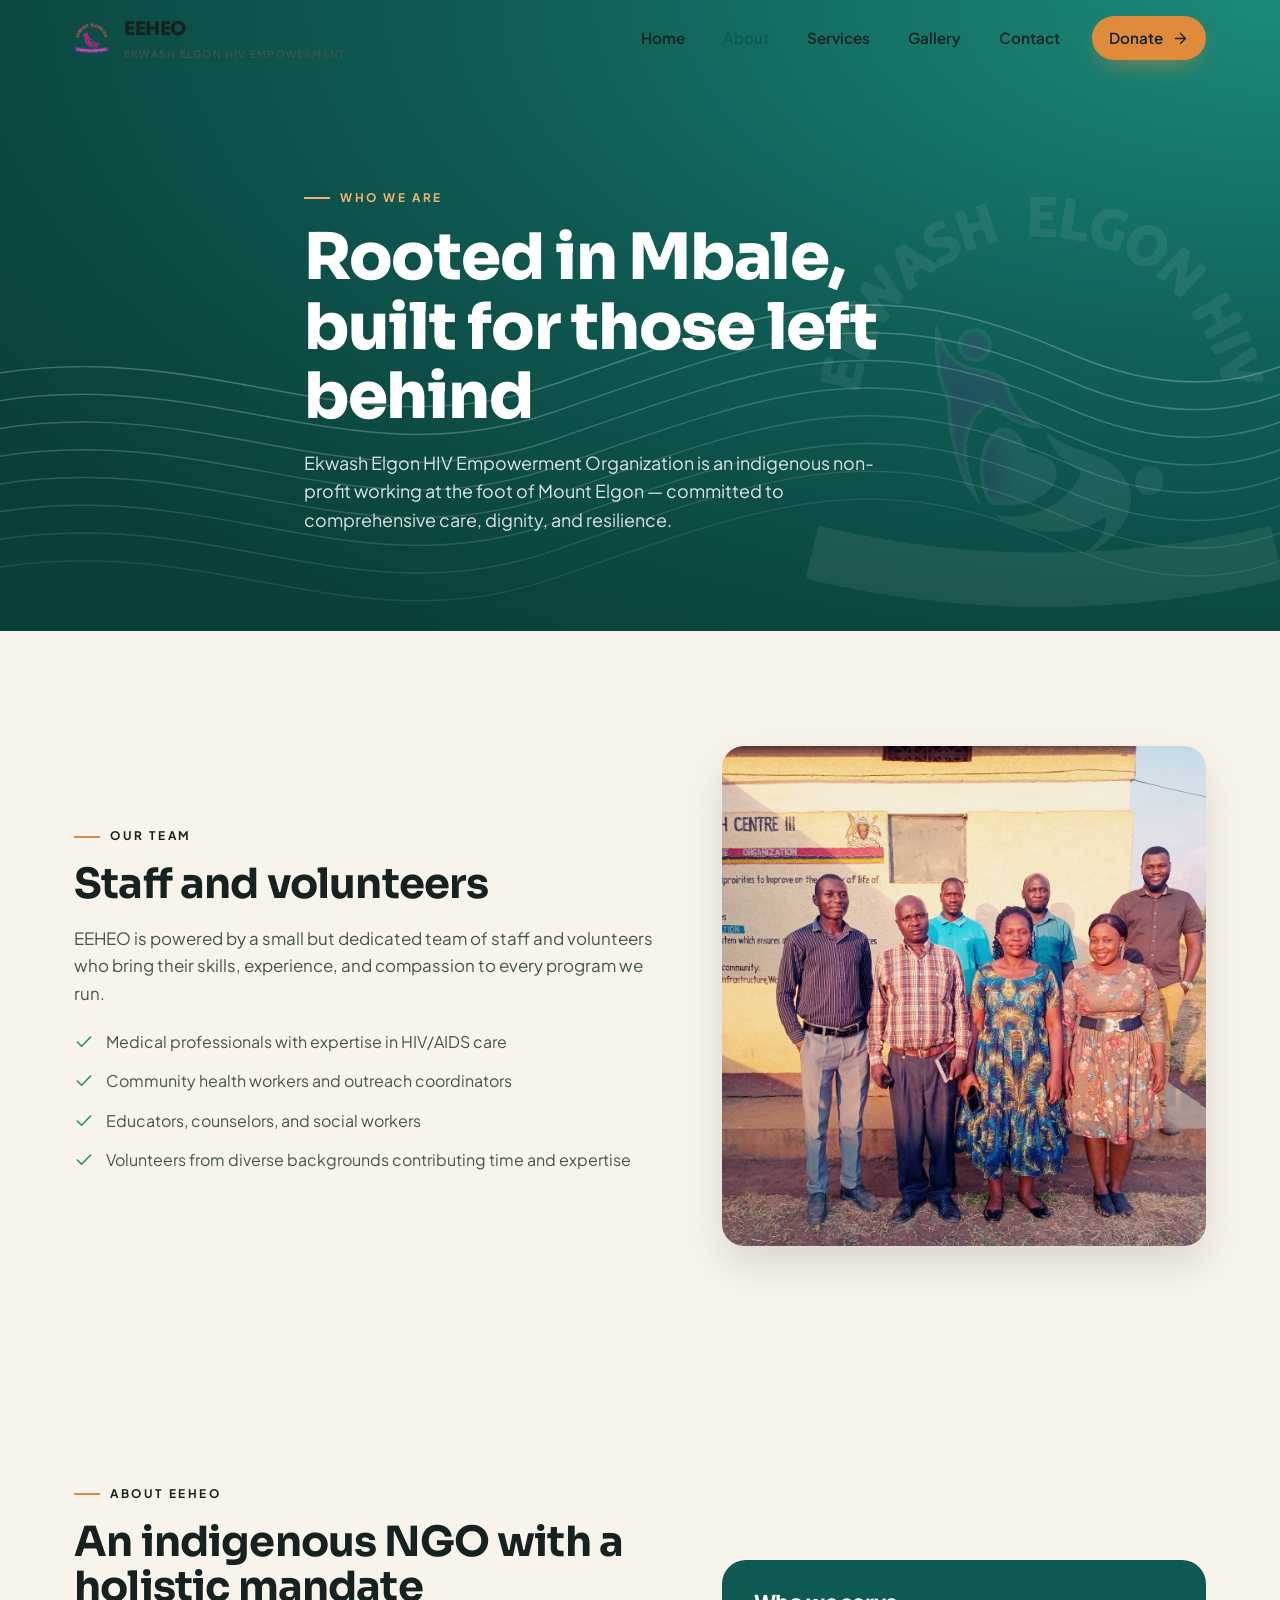
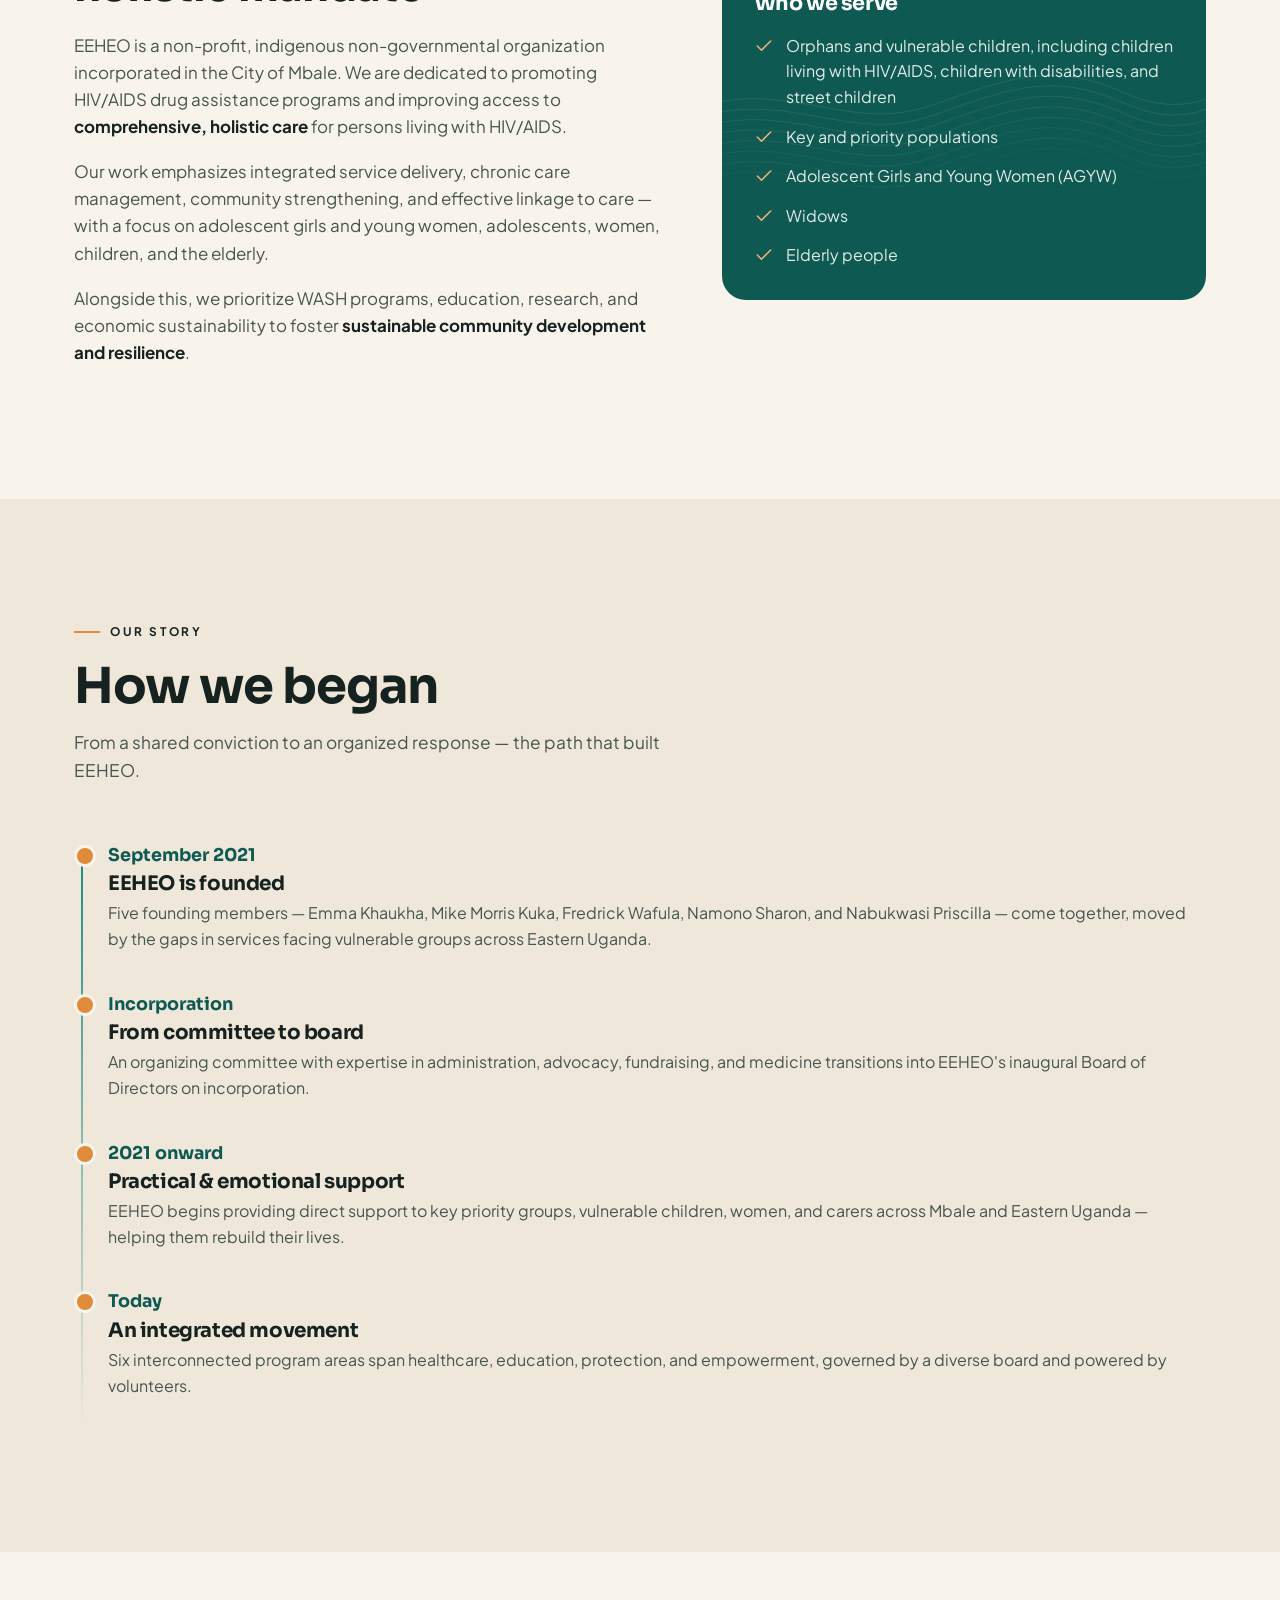
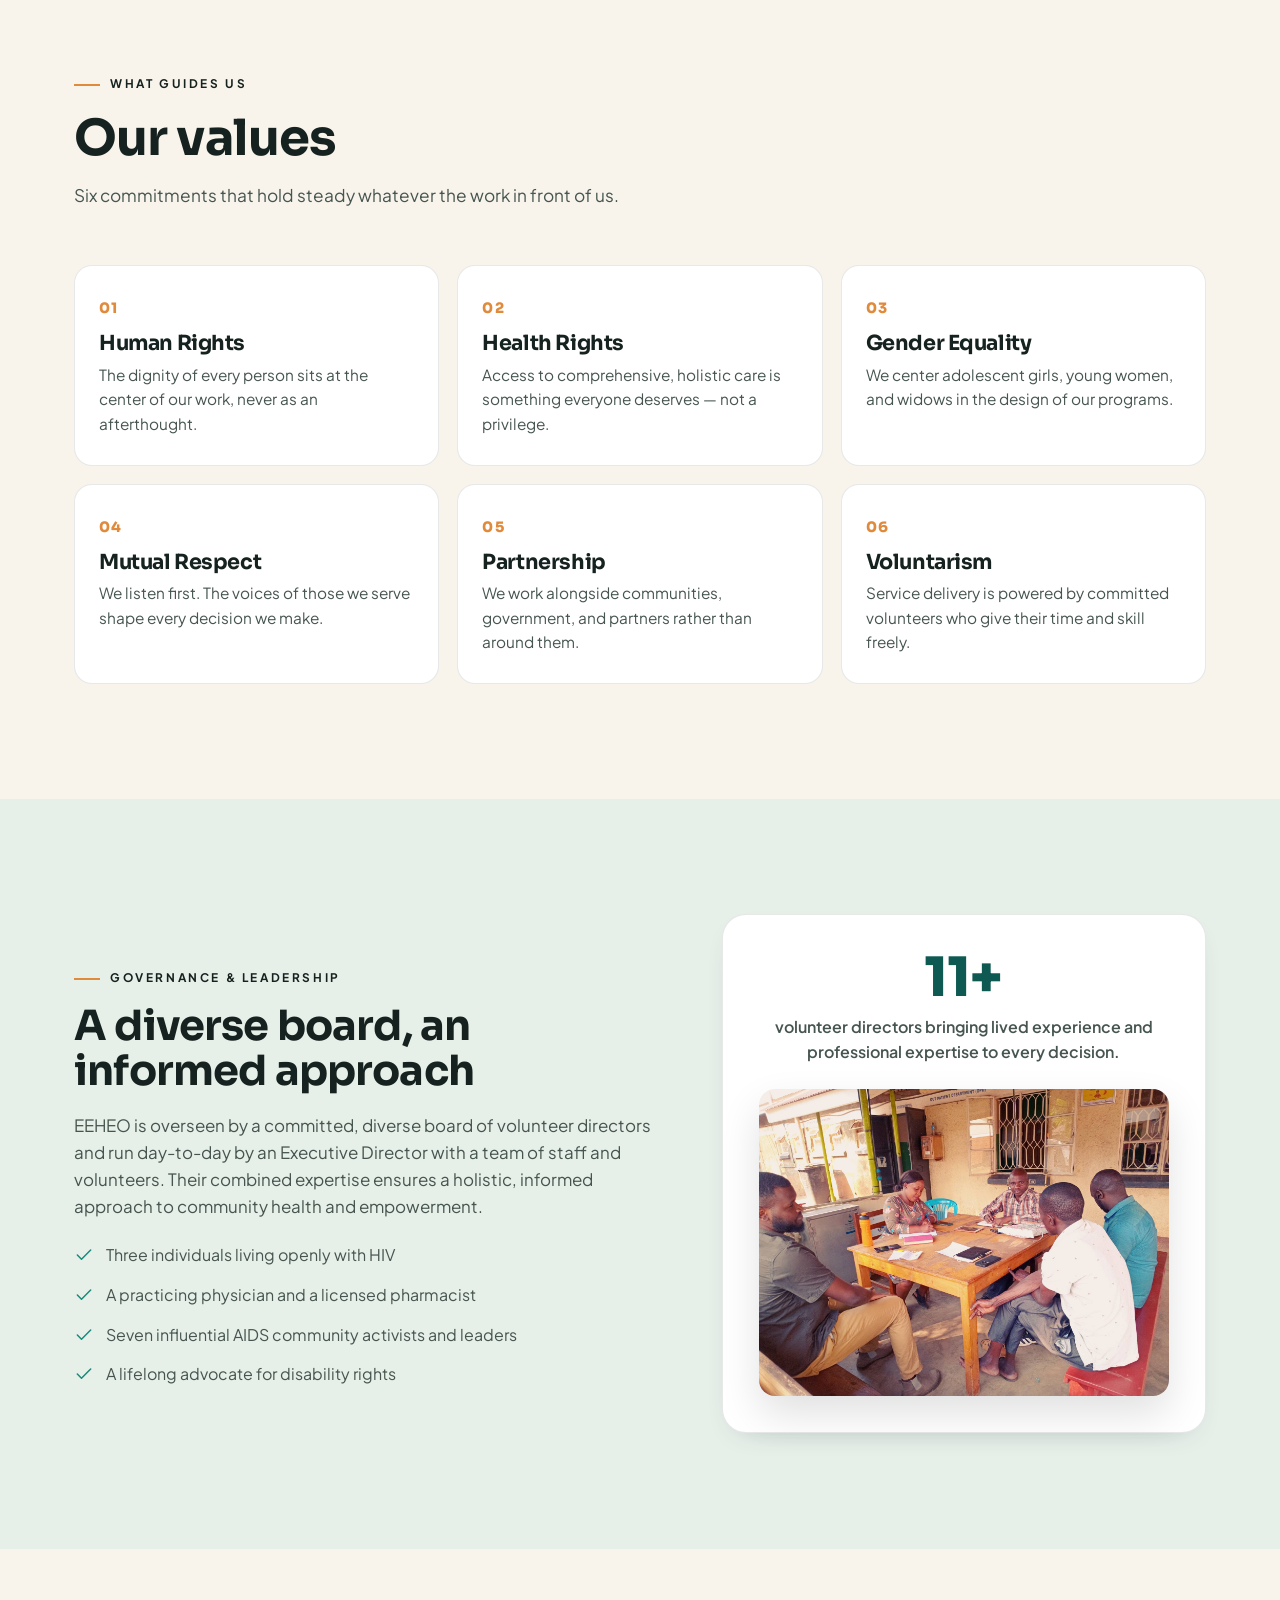
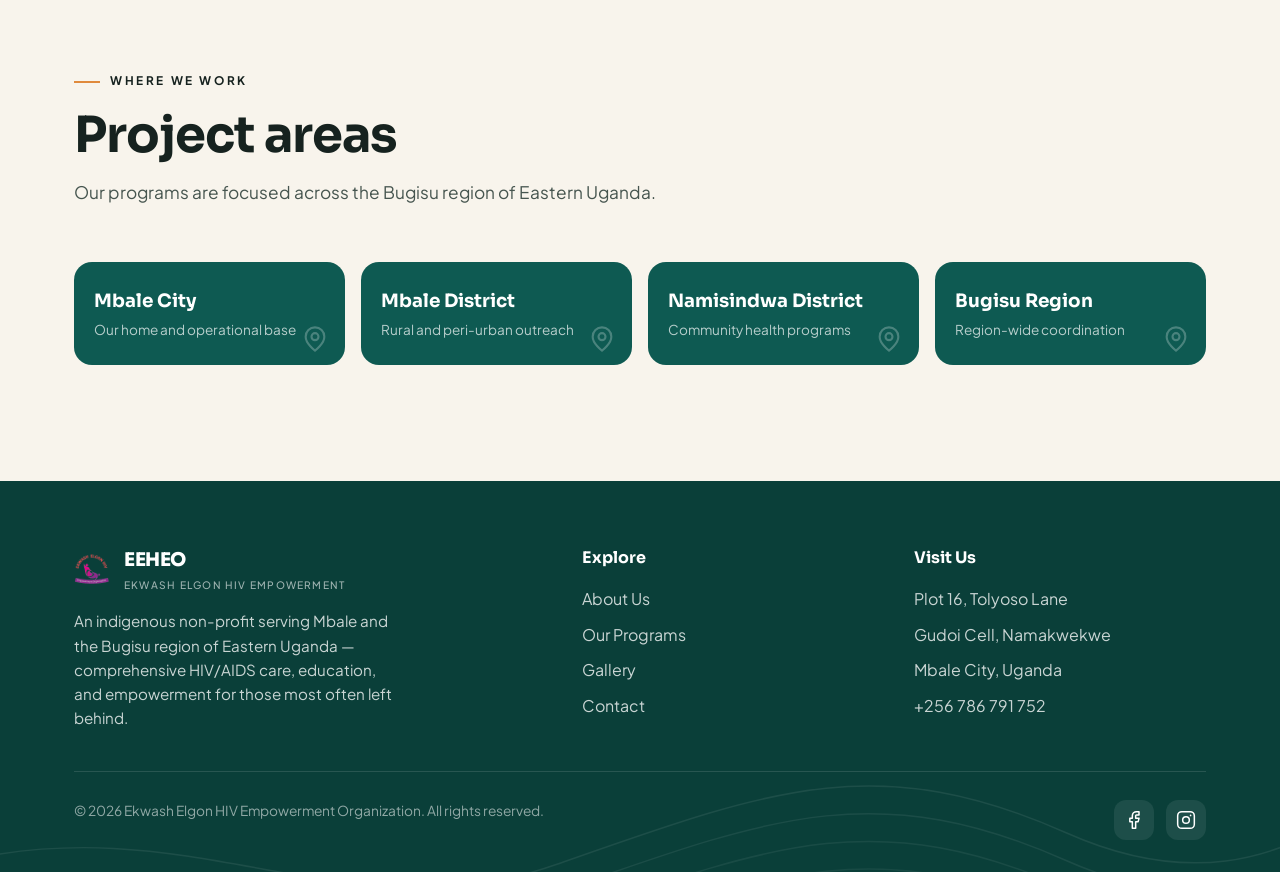
==== about.html @ 679adba2 "Initial commit: website files" ====
<!doctype html>
<html lang="en">
<head>
  <meta charset="UTF-8" />
  <link rel="icon" type="image/svg+xml" href="favicon.svg" />
  <meta name="viewport" content="width=device-width, initial-scale=1.0" />
  <meta name="description" content="Learn about Ekwash Elgon HIV Empowerment Organization — our story, values, governance, and the communities we serve in Mbale, Uganda." />
  <meta name="theme-color" content="#0E5A52" />
  <link rel="preconnect" href="https://fonts.googleapis.com" />
  <link rel="preconnect" href="https://fonts.gstatic.com" crossorigin />
  <link href="https://fonts.googleapis.com/css2?family=Sora:wght@400;500;600;700;800&family=Plus+Jakarta+Sans:ital,wght@0,400;0,500;0,600;0,700;1,400;1,500&display=swap" rel="stylesheet" />
  <link rel="stylesheet" href="css/styles.css" />
  <title>About — EEHEO</title>
</head>
<body>
  <header class="nav">
    <div class="wrap nav-inner">
      <a href="index.html" class="brand" aria-label="EEHEO home">
        <img class="mark" src="logo.png" width="38" height="38" alt="" />
        <span>EEHEO<small>Ekwash Elgon HIV Empowerment</small></span>
      </a>
      <nav class="nav-links" aria-label="Primary">
        <a href="index.html">Home</a>
        <a href="about.html" class="active">About</a>
        <a href="services.html">Services</a>
        <a href="gallery.html">Gallery</a>
        <a href="contact.html">Contact</a>
        <a href="contact.html" class="btn btn-amber cta">Donate <svg width="17" height="17" viewBox="0 0 24 24" fill="none" stroke="currentColor" stroke-width="1.8" stroke-linecap="round" stroke-linejoin="round"><path d="M5 12h14"/><path d="m12 5 7 7-7 7"/></svg></a>
      </nav>
      <button class="menu-btn" aria-label="Toggle menu" aria-expanded="false">
        <svg width="26" height="26" viewBox="0 0 24 24" fill="none" stroke="currentColor" stroke-width="2" stroke-linecap="round"><path d="M3 6h18"/><path d="M3 12h18"/><path d="M3 18h18"/></svg>
      </button>
    </div>
    <div class="mobile-menu">
      <a href="index.html">Home</a>
      <a href="about.html" class="active">About</a>
      <a href="services.html">Services</a>
      <a href="gallery.html">Gallery</a>
      <a href="contact.html">Contact</a>
      <a href="contact.html" class="btn btn-amber">Donate</a>
    </div>
  </header>
  <section>
    <section class="page-hero">
      <div class="contours draw"></div>
      <img src="logo.png" aria-hidden="true" style="position:absolute;right:-4vw;bottom:-6%;width:clamp(260px,42vw,560px);opacity:.07;pointer-events:none;user-select:none;filter:brightness(10);z-index:1;" />
      <div class="wrap page-hero-inner page-fade">
        <span class="eyebrow">Who we are</span>
        <h1>Rooted in Mbale, built for those left behind</h1>
        <p>Ekwash Elgon HIV Empowerment Organization is an indigenous non-profit working at the foot of Mount Elgon — committed to comprehensive care, dignity, and resilience.</p>
      </div>
    </section>
  <section class="section">
        <div class="wrap split">
          <div class="reveal">
            <span class="eyebrow">Our team</span>
            <h2 style="font-size:clamp(1.8rem,3.6vw,2.6rem);margin:16px 0 18px">Staff and volunteers</h2>
            <p style="color:var(--ink-soft);font-size:1.06rem">EEHEO is powered by a small but dedicated team of staff and volunteers who bring their skills, experience, and compassion to every program we run.</p>
            <ul class="gov-list"><li><svg width="20" height="20" viewBox="0 0 24 24" fill="none" stroke="currentColor" stroke-width="1.8" stroke-linecap="round" stroke-linejoin="round"><path d="M20 6 9 17l-5-5"/></svg><span>Medical professionals with expertise in HIV/AIDS care</span></li><li><svg width="20" height="20" viewBox="0 0 24 24" fill="none" stroke="currentColor" stroke-width="1.8" stroke-linecap="round" stroke-linejoin="round"><path d="M20 6 9 17l-5-5"/></svg><span>Community health workers and outreach coordinators</span></li><li><svg width="20" height="20" viewBox="0 0 24 24" fill="none" stroke="currentColor" stroke-width="1.8" stroke-linecap="round" stroke-linejoin="round"><path d="M20 6 9 17l-5-5"/></svg><span>Educators, counselors, and social workers</span></li><li><svg width="20" height="20" viewBox="0 0 24 24" fill="none" stroke="currentColor" stroke-width="1.8" stroke-linecap="round" stroke-linejoin="round"><path d="M20 6 9 17l-5-5"/></svg><span>Volunteers from diverse backgrounds contributing time and expertise</span></li></ul>
          </div>
          <div class="reveal">
            <div class="gallery gallery-3">
              <img src="images/gallery3.jpg" alt="EEHEO team member" loading="lazy" style="width:100%;height:100%;min-height:500px;aspect-ratio:4/3;object-fit:cover;border-radius:22px;box-shadow:0 18px 40px rgba(0,0,0,.12);" />
            </div>
          </div>
        </div>
      </section>
    <section class="section">
      <div class="wrap split">
        <div class="prose reveal">
          <span class="eyebrow">About EEHEO</span>
          <h2 style="font-size:clamp(1.8rem,3.6vw,2.6rem);margin:16px 0 22px">An indigenous NGO with a holistic mandate</h2>
          <p>EEHEO is a non-profit, indigenous non-governmental organization incorporated in the City of Mbale. We are dedicated to promoting HIV/AIDS drug assistance programs and improving access to <strong>comprehensive, holistic care</strong> for persons living with HIV/AIDS.</p>
          <p>Our work emphasizes integrated service delivery, chronic care management, community strengthening, and effective linkage to care — with a focus on adolescent girls and young women, adolescents, women, children, and the elderly.</p>
          <p>Alongside this, we prioritize WASH programs, education, research, and economic sustainability to foster <strong>sustainable community development and resilience</strong>.</p>
        </div>
        <div class="reveal">
          <div class="serve-panel">
            <div class="contours"></div>
            <div class="inner">
              <h3>Who we serve</h3>
              <ul><li><svg width="20" height="20" viewBox="0 0 24 24" fill="none" stroke="currentColor" stroke-width="1.8" stroke-linecap="round" stroke-linejoin="round"><path d="M20 6 9 17l-5-5"/></svg><span>Orphans and vulnerable children, including children living with HIV/AIDS, children with disabilities, and street children</span></li><li><svg width="20" height="20" viewBox="0 0 24 24" fill="none" stroke="currentColor" stroke-width="1.8" stroke-linecap="round" stroke-linejoin="round"><path d="M20 6 9 17l-5-5"/></svg><span>Key and priority populations</span></li><li><svg width="20" height="20" viewBox="0 0 24 24" fill="none" stroke="currentColor" stroke-width="1.8" stroke-linecap="round" stroke-linejoin="round"><path d="M20 6 9 17l-5-5"/></svg><span>Adolescent Girls and Young Women (AGYW)</span></li><li><svg width="20" height="20" viewBox="0 0 24 24" fill="none" stroke="currentColor" stroke-width="1.8" stroke-linecap="round" stroke-linejoin="round"><path d="M20 6 9 17l-5-5"/></svg><span>Widows</span></li><li><svg width="20" height="20" viewBox="0 0 24 24" fill="none" stroke="currentColor" stroke-width="1.8" stroke-linecap="round" stroke-linejoin="round"><path d="M20 6 9 17l-5-5"/></svg><span>Elderly people</span></li></ul>
            </div>
          </div>
        </div>
      </div>
    </section>

    <section class="section" style="background:var(--sand-deep)">
      <div class="wrap">
        <div class="section-head reveal">
          <span class="eyebrow">Our story</span>
          <h2>How we began</h2>
          <p>From a shared conviction to an organized response — the path that built EEHEO.</p>
        </div>
        <div class="timeline" data-stagger="0.1"><div class="tl-item reveal"><div class="yr">September 2021</div><h4>EEHEO is founded</h4><p>Five founding members — Emma Khaukha, Mike Morris Kuka, Fredrick Wafula, Namono Sharon, and Nabukwasi Priscilla — come together, moved by the gaps in services facing vulnerable groups across Eastern Uganda.</p></div><div class="tl-item reveal"><div class="yr">Incorporation</div><h4>From committee to board</h4><p>An organizing committee with expertise in administration, advocacy, fundraising, and medicine transitions into EEHEO's inaugural Board of Directors on incorporation.</p></div><div class="tl-item reveal"><div class="yr">2021 onward</div><h4>Practical &amp; emotional support</h4><p>EEHEO begins providing direct support to key priority groups, vulnerable children, women, and carers across Mbale and Eastern Uganda — helping them rebuild their lives.</p></div><div class="tl-item reveal"><div class="yr">Today</div><h4>An integrated movement</h4><p>Six interconnected program areas span healthcare, education, protection, and empowerment, governed by a diverse board and powered by volunteers.</p></div></div>
      </div>
    </section>

    <section class="section">
      <div class="wrap">
        <div class="section-head reveal">
          <span class="eyebrow">What guides us</span>
          <h2>Our values</h2>
          <p>Six commitments that hold steady whatever the work in front of us.</p>
        </div>
        <div class="values-grid" data-stagger="0.09"><article class="value-card reveal"><span class="vnum">01</span><h4>Human Rights</h4><p>The dignity of every person sits at the center of our work, never as an afterthought.</p></article><article class="value-card reveal"><span class="vnum">02</span><h4>Health Rights</h4><p>Access to comprehensive, holistic care is something everyone deserves — not a privilege.</p></article><article class="value-card reveal"><span class="vnum">03</span><h4>Gender Equality</h4><p>We center adolescent girls, young women, and widows in the design of our programs.</p></article><article class="value-card reveal"><span class="vnum">04</span><h4>Mutual Respect</h4><p>We listen first. The voices of those we serve shape every decision we make.</p></article><article class="value-card reveal"><span class="vnum">05</span><h4>Partnership</h4><p>We work alongside communities, government, and partners rather than around them.</p></article><article class="value-card reveal"><span class="vnum">06</span><h4>Voluntarism</h4><p>Service delivery is powered by committed volunteers who give their time and skill freely.</p></article></div>
      </div>
    </section>

    <section class="section" style="background:var(--sage)">
      <div class="wrap split">
        <div class="reveal">
          <span class="eyebrow">Governance &amp; leadership</span>
          <h2 style="font-size:clamp(1.8rem,3.6vw,2.6rem);margin:16px 0 18px">A diverse board, an informed approach</h2>
          <p style="color:var(--ink-soft);font-size:1.06rem">EEHEO is overseen by a committed, diverse board of volunteer directors and run day-to-day by an Executive Director with a team of staff and volunteers. Their combined expertise ensures a holistic, informed approach to community health and empowerment.</p>
          <ul class="gov-list"><li><svg width="20" height="20" viewBox="0 0 24 24" fill="none" stroke="currentColor" stroke-width="1.8" stroke-linecap="round" stroke-linejoin="round"><path d="M20 6 9 17l-5-5"/></svg><span>Three individuals living openly with HIV</span></li><li><svg width="20" height="20" viewBox="0 0 24 24" fill="none" stroke="currentColor" stroke-width="1.8" stroke-linecap="round" stroke-linejoin="round"><path d="M20 6 9 17l-5-5"/></svg><span>A practicing physician and a licensed pharmacist</span></li><li><svg width="20" height="20" viewBox="0 0 24 24" fill="none" stroke="currentColor" stroke-width="1.8" stroke-linecap="round" stroke-linejoin="round"><path d="M20 6 9 17l-5-5"/></svg><span>Seven influential AIDS community activists and leaders</span></li><li><svg width="20" height="20" viewBox="0 0 24 24" fill="none" stroke="currentColor" stroke-width="1.8" stroke-linecap="round" stroke-linejoin="round"><path d="M20 6 9 17l-5-5"/></svg><span>A lifelong advocate for disability rights</span></li></ul>
        </div>
        <div class="reveal">
          <div class="card" style="padding:36px;border-radius:24px;text-align:center">
            <div style="font-family:var(--font-display);font-weight:800;font-size:3.4rem;color:var(--teal-700);line-height:1">11+</div>
            <p style="color:var(--ink-soft);margin-top:8px;font-weight:600">volunteer directors bringing lived experience and professional expertise to every decision.</p>
            <img src="images/gallery4.jpg" alt="EEHEO board members" loading="lazy" style="width:100%;height:100%;aspect-ratio:4/3;object-fit:cover;margin-top:24px;border-radius:16px;box-shadow:0 18px 40px rgba(0,0,0,.12)" />
          </div>
        </div>
      </div>
    </section>

    
    <section class="section">
      <div class="wrap">
        <div class="section-head reveal">
          <span class="eyebrow">Where we work</span>
          <h2>Project areas</h2>
          <p>Our programs are focused across the Bugisu region of Eastern Uganda.</p>
        </div>
        <div class="regions" data-stagger="0.08"><div class="region reveal"><b>Mbale City</b><span>Our home and operational base</span><svg class="pin" width="28" height="28" viewBox="0 0 24 24" fill="none" stroke="currentColor" stroke-width="1.8" stroke-linecap="round" stroke-linejoin="round"><path d="M20 10c0 6-8 12-8 12s-8-6-8-12a8 8 0 0 1 16 0Z"/><circle cx="12" cy="10" r="3"/></svg></div><div class="region reveal"><b>Mbale District</b><span>Rural and peri-urban outreach</span><svg class="pin" width="28" height="28" viewBox="0 0 24 24" fill="none" stroke="currentColor" stroke-width="1.8" stroke-linecap="round" stroke-linejoin="round"><path d="M20 10c0 6-8 12-8 12s-8-6-8-12a8 8 0 0 1 16 0Z"/><circle cx="12" cy="10" r="3"/></svg></div><div class="region reveal"><b>Namisindwa District</b><span>Community health programs</span><svg class="pin" width="28" height="28" viewBox="0 0 24 24" fill="none" stroke="currentColor" stroke-width="1.8" stroke-linecap="round" stroke-linejoin="round"><path d="M20 10c0 6-8 12-8 12s-8-6-8-12a8 8 0 0 1 16 0Z"/><circle cx="12" cy="10" r="3"/></svg></div><div class="region reveal"><b>Bugisu Region</b><span>Region-wide coordination</span><svg class="pin" width="28" height="28" viewBox="0 0 24 24" fill="none" stroke="currentColor" stroke-width="1.8" stroke-linecap="round" stroke-linejoin="round"><path d="M20 10c0 6-8 12-8 12s-8-6-8-12a8 8 0 0 1 16 0Z"/><circle cx="12" cy="10" r="3"/></svg></div></div>
      </div>
    </section>
  </main>
  <footer class="footer">
    <div class="contours"></div>
    <div class="wrap footer-inner">
      <div class="footer-top">
        <div>
          <a href="index.html" class="brand">
            <img class="mark" src="logo.png" width="38" height="38" alt="" />
            <span>EEHEO<small>Ekwash Elgon HIV Empowerment</small></span>
          </a>
          <p>An indigenous non-profit serving Mbale and the Bugisu region of Eastern Uganda — comprehensive HIV/AIDS care, education, and empowerment for those most often left behind.</p>
        </div>
        <div>
          <h5>Explore</h5>
          <ul>
            <li><a href="about.html">About Us</a></li>
            <li><a href="services.html">Our Programs</a></li>
            <li><a href="gallery.html">Gallery</a></li>
            <li><a href="contact.html">Contact</a></li>
          </ul>
        </div>
        <div>
          <h5>Visit Us</h5>
          <ul>
            <li>Plot 16, Tolyoso Lane</li>
            <li>Gudoi Cell, Namakwekwe</li>
            <li>Mbale City, Uganda</li>
            <li><a href="tel:+256786791752">+256 786 791 752</a></li>
          </ul>
        </div>
      </div>
      <div class="footer-bot">
        <span>&copy; <span data-year>2025</span> Ekwash Elgon HIV Empowerment Organization. All rights reserved.</span>
        <div class="socials">
          <a href="https://www.facebook.com/profile.php?id=61566599507446&sk=about" aria-label="Facebook"><svg width="20" height="20" viewBox="0 0 24 24" fill="none" stroke="currentColor" stroke-width="1.8" stroke-linecap="round" stroke-linejoin="round"><path d="M18 2h-3a5 5 0 0 0-5 5v3H7v4h3v8h4v-8h3l1-4h-4V7a1 1 0 0 1 1-1h3Z"/></svg></a>
          <a href="https://www.instagram.com/ekwashelgon2024/" aria-label="Instagram"><svg width="20" height="20" viewBox="0 0 24 24" fill="none" stroke="currentColor" stroke-width="1.8" stroke-linecap="round" stroke-linejoin="round"><rect x="2" y="2" width="20" height="20" rx="5"/><circle cx="12" cy="12" r="4"/><circle cx="17.5" cy="6.5" r="1" fill="currentColor" stroke="none"/></svg></a>
        </div>
      </div>
    </div>
  </footer>
  <script src="js/main.js"></script>
</body>
</html>
---- css/styles.css ----
:root {
  --teal-900: #0A3F39; --teal-700: #0E5A52; --teal-500: #1B8A7A; --teal-300: #5FB8A8;
  --amber: #E08A3C; --amber-soft: #F0B274; --clay: #C4602A;
  --sand: #F8F4EC; --sand-deep: #EFE8DA; --sage: #E7EFE9;
  --ink: #16221F; --ink-soft: #46554F; --line: rgba(22,34,31,.10);
  --font-display: "Sora", system-ui, sans-serif;
  --font-body: "Plus Jakarta Sans", system-ui, sans-serif;
  --maxw: 1180px; --radius: 18px; --radius-lg: 28px;
  --shadow: 0 18px 50px -24px rgba(10,63,57,.40);
  --shadow-soft: 0 10px 30px -18px rgba(10,63,57,.30);
}
* { box-sizing: border-box; margin: 0; padding: 0; }
html { scroll-behavior: smooth; }
body { font-family: var(--font-body); background: var(--sand); color: var(--ink); line-height: 1.6; -webkit-font-smoothing: antialiased; overflow-x: hidden; }
h1,h2,h3,h4 { font-family: var(--font-display); line-height: 1.08; font-weight: 700; letter-spacing: -.02em; }
a { color: inherit; text-decoration: none; }
img { display: block; max-width: 100%; }
ul { list-style: none; }
button { font-family: inherit; cursor: pointer; }
:focus-visible { outline: 3px solid var(--amber); outline-offset: 3px; border-radius: 4px; }
.wrap { width: 100%; max-width: var(--maxw); margin: 0 auto; padding: 0 24px; }

.eyebrow { font-family: var(--font-body); font-weight: 700; font-size: .74rem; letter-spacing: .22em; text-transform: uppercase; display: inline-flex; align-items: center; gap: 10px; }
.eyebrow::before { content: ""; width: 26px; height: 2px; background: var(--amber); display: inline-block; }

.btn { display: inline-flex; align-items: center; gap: 9px; padding: 14px 26px; border-radius: 999px; font-weight: 600; font-size: .96rem; border: 1.5px solid transparent; transition: transform .25s cubic-bezier(.2,.8,.2,1), background .25s, box-shadow .25s, color .25s; will-change: transform; }
.btn:hover { transform: translateY(-3px); }
.btn-amber { background: var(--amber); color: #2a1602; box-shadow: 0 10px 24px -10px rgba(224,138,60,.7); }
.btn-amber:hover { background: var(--amber-soft); }
.btn-teal { background: var(--teal-700); color: #fff; }
.btn-teal:hover { background: var(--teal-500); }
.btn-ghost { border-color: rgba(255,255,255,.4); color: #fff; }
.btn-ghost:hover { border-color: #fff; background: rgba(255,255,255,.08); }
.btn-outline { border-color: var(--teal-700); color: var(--teal-700); }
.btn-outline:hover { background: var(--teal-700); color: #fff; }
.btn-dark { background: var(--teal-900); color: #fff; }
.btn-dark:hover { background: var(--ink); }
.btn-light { background: #fff; color: var(--teal-900); }

.section { padding: clamp(64px,9vw,128px) 0; position: relative; }
.section-head { max-width: 640px; margin-bottom: 56px; }
.section-head h2 { font-size: clamp(2rem,4.2vw,3.1rem); margin: 18px 0 16px; }
.section-head p { color: var(--ink-soft); font-size: 1.08rem; }
.card { background: #fff; border: 1px solid var(--line); border-radius: var(--radius); box-shadow: var(--shadow-soft); }
.lift { transition: transform .35s cubic-bezier(.2,.8,.2,1), box-shadow .35s; }
.lift:hover { transform: translateY(-6px); box-shadow: var(--shadow); }

/* ---- reveal / stagger (vanilla, IntersectionObserver) ---- */
.reveal { opacity: 0; transform: translateY(28px); transition: opacity .6s cubic-bezier(.2,.8,.2,1), transform .6s cubic-bezier(.2,.8,.2,1); }
.reveal.in { opacity: 1; transform: none; }
.page-fade { animation: pageFade .5s cubic-bezier(.2,.8,.2,1) both; }
@keyframes pageFade { from { opacity: 0; transform: translateY(12px); } to { opacity: 1; transform: none; } }

/* contour signature */
.contours { position: absolute; inset: 0; width: 100%; height: 100%; pointer-events: none; }
.contours path { fill: none; stroke: currentColor; }
.contours.draw path { stroke-dasharray: 1; stroke-dashoffset: 1; animation: draw 1.7s ease forwards; }
@keyframes draw { to { stroke-dashoffset: 0; } }

/* ---------- NAV ---------- */
.nav { position: fixed; top: 0; left: 0; right: 0; z-index: 50; transition: background .35s, box-shadow .35s, backdrop-filter .35s; }
.nav-inner { display: flex; align-items: center; justify-content: space-between; height: 76px; }
.nav.solid { background: rgba(248,244,236,.85); backdrop-filter: blur(14px); box-shadow: 0 1px 0 var(--line); }
.brand { display: flex; align-items: center; gap: 12px; font-family: var(--font-display); font-weight: 800; font-size: 1.18rem; letter-spacing: -.02em; }
.brand .mark { width: 38px; height: 38px; flex: none; }
.brand small { display: block; font-family: var(--font-body); font-weight: 500; font-size: .64rem; letter-spacing: .12em; text-transform: uppercase; color: var(--ink-soft); margin-top: 2px; }
.nav-links { display: flex; align-items: center; gap: 6px; }
.nav-links a { padding: 9px 16px; border-radius: 999px; font-weight: 600; font-size: .95rem; color: var(--ink); transition: background .2s, color .2s; }
.nav-links a:hover { background: var(--sage); }
.nav-links a.active { color: var(--teal-700); }
.nav .cta { margin-left: 10px; }
.nav.onhero:not(.solid) .brand, .nav.onhero:not(.solid) .nav-links a { color: #fff; }
.nav.onhero:not(.solid) .brand small { color: rgba(255,255,255,.7); }
.nav.onhero:not(.solid) .nav-links a:hover { background: rgba(255,255,255,.12); }
.nav.onhero:not(.solid) .nav-links a.active { color: var(--amber-soft); }
.menu-btn { display: none; background: none; border: none; color: inherit; padding: 8px; }
.mobile-menu { display: none; }
.mobile-menu.open { display: flex; }
@media (max-width: 880px) {
  .nav-links { display: none; }
  .menu-btn { display: inline-flex; }
  .nav.onhero:not(.solid) .menu-btn { color: #fff; }
  .mobile-menu { flex-direction: column; gap: 4px; position: fixed; top: 76px; left: 0; right: 0; z-index: 49; background: var(--sand); padding: 16px 24px 28px; box-shadow: var(--shadow); border-top: 1px solid var(--line); }
  .mobile-menu a { padding: 14px 12px; border-radius: 12px; font-weight: 600; }
  .mobile-menu a:hover, .mobile-menu a.active { background: var(--sage); color: var(--teal-700); }
  .mobile-menu .btn { justify-content: center; margin-top: 8px; }
}

/* ---------- HERO ---------- */
.hero { position: relative; min-height: 100svh; display: flex; align-items: center; background: radial-gradient(120% 90% at 80% 0%, var(--teal-500) 0%, var(--teal-700) 38%, var(--teal-900) 100%); color: #fff; overflow: hidden; padding-top: 76px; }
.hero .contours { opacity: .5; }
.hero-glow { position: absolute; width: 60vw; height: 60vw; right: -10vw; top: -15vw; background: radial-gradient(circle, rgba(224,138,60,.35), transparent 60%); filter: blur(20px); pointer-events: none; }
.hero-content { position: relative; z-index: 2; max-width: 760px; }
.hero h1 { font-size: clamp(2.6rem,6.4vw,5rem); font-weight: 800; }
.hero h1 .accent { color: var(--amber-soft); }
.hero p.lede { font-size: clamp(1.05rem,2vw,1.3rem); color: rgba(255,255,255,.85); margin: 24px 0 36px; max-width: 560px; }
.hero-cta { display: flex; gap: 14px; flex-wrap: wrap; }
.hero-tags { display: flex; gap: 26px; margin-top: 54px; flex-wrap: wrap; }
.hero-tags div { display: flex; flex-direction: column; }
.hero-tags b { font-family: var(--font-display); font-size: 1.7rem; color: var(--amber-soft); }
.hero-tags span { font-size: .82rem; letter-spacing: .04em; color: rgba(255,255,255,.7); }
/* hero entrance */
.hero-anim > * { opacity: 0; transform: translateY(30px); animation: heroUp .7s cubic-bezier(.2,.8,.2,1) forwards; }
.hero-anim > *:nth-child(1) { animation-delay: .05s; }
.hero-anim > *:nth-child(2) { animation-delay: .17s; }
.hero-anim > *:nth-child(3) { animation-delay: .29s; }
.hero-anim > *:nth-child(4) { animation-delay: .41s; }
.hero-anim > *:nth-child(5) { animation-delay: .53s; }
@keyframes heroUp { to { opacity: 1; transform: none; } }
.scroll-hint { position: absolute; bottom: 26px; left: 50%; transform: translateX(-50%); z-index: 2; color: rgba(255,255,255,.6); font-size: .76rem; letter-spacing: .18em; text-transform: uppercase; display: flex; flex-direction: column; align-items: center; gap: 8px; }
.scroll-hint .dot { width: 6px; height: 6px; border-radius: 50%; background: var(--amber); animation: bob 1.8s ease-in-out infinite; }
@keyframes bob { 0%,100% { transform: translateY(0); } 50% { transform: translateY(6px); } }

.divider { display: block; width: 100%; height: 60px; color: var(--teal-700); }

/* interior page hero */
.page-hero { position: relative; padding: clamp(120px,16vw,180px) 0 clamp(56px,8vw,96px); background: radial-gradient(120% 120% at 100% 0%, var(--teal-500), var(--teal-700) 55%, var(--teal-900)); color: #fff; overflow: hidden; }
.page-hero .contours { opacity: .45; }
.page-hero-inner { position: relative; z-index: 2; max-width: 720px; }
.page-hero h1 { font-size: clamp(2.4rem,5.5vw,4rem); font-weight: 800; margin: 16px 0 18px; }
.page-hero p { color: rgba(255,255,255,.85); font-size: 1.12rem; max-width: 580px; }
.page-hero .eyebrow { color: var(--amber-soft); }
.page-hero .eyebrow::before { background: var(--amber-soft); }

/* focus cards */
.focus-grid { display: grid; grid-template-columns: repeat(3,1fr); gap: 24px; }
.focus-card { padding: 34px 30px; border-radius: var(--radius); position: relative; overflow: hidden; }
.focus-card .ic { width: 54px; height: 54px; border-radius: 14px; display: grid; place-items: center; margin-bottom: 22px; background: var(--sage); color: var(--teal-700); }
.focus-card h3 { font-size: 1.4rem; margin-bottom: 10px; }
.focus-card p { color: var(--ink-soft); }
.focus-card .num { position: absolute; top: 18px; right: 22px; font-family: var(--font-display); font-weight: 800; font-size: 2.4rem; color: var(--sand-deep); }

/* mission */
.mission { background: var(--teal-700); color: #fff; position: relative; overflow: hidden; }
.mission .contours { opacity: .35; }
.mission-inner { position: relative; z-index: 2; max-width: 880px; margin: 0 auto; text-align: center; }
.mission .eyebrow { color: var(--amber-soft); justify-content: center; }
.mission blockquote { font-family: var(--font-display); font-weight: 600; font-size: clamp(1.5rem,3.4vw,2.5rem); line-height: 1.28; margin-top: 22px; letter-spacing: -.02em; }
.mission blockquote span { color: var(--amber-soft); }

/* stats */
.stats { display: grid; grid-template-columns: repeat(4,1fr); gap: 20px; }
.stat { text-align: center; padding: 30px 16px; }
.stat b { font-family: var(--font-display); font-weight: 800; font-size: clamp(2.4rem,5vw,3.4rem); color: var(--teal-700); display: block; line-height: 1; }
.stat span { color: var(--ink-soft); font-weight: 600; font-size: .92rem; margin-top: 10px; display: block; }

/* CTA band */
.cta-band { background: linear-gradient(120deg, var(--clay), var(--amber)); color: #2a1602; border-radius: var(--radius-lg); padding: clamp(44px,6vw,72px); text-align: center; position: relative; overflow: hidden; }
.cta-band .contours { opacity: .25; color: #2a1602; }
.cta-band h2 { font-size: clamp(1.9rem,4vw,3rem); margin-bottom: 14px; color: #2a1602; }
.cta-band p { max-width: 520px; margin: 0 auto 30px; color: #4a2c08; font-weight: 500; }
.cta-band .row { display: flex; gap: 14px; justify-content: center; flex-wrap: wrap; position: relative; z-index: 2; }

/* about */
.prose { max-width: 760px; }
.prose p { color: var(--ink-soft); margin-bottom: 18px; font-size: 1.06rem; }
.prose p strong { color: var(--ink); }
.split { display: grid; grid-template-columns: 1.1fr .9fr; gap: 56px; align-items: center; }
.timeline { position: relative; padding-left: 34px; }
.timeline::before { content: ""; position: absolute; left: 7px; top: 6px; bottom: 6px; width: 2px; background: linear-gradient(var(--teal-500), var(--sand-deep)); }
.tl-item { position: relative; padding-bottom: 38px; }
.tl-item::before { content: ""; position: absolute; left: -34px; top: 4px; width: 16px; height: 16px; border-radius: 50%; background: var(--amber); border: 3px solid var(--sand); }
.tl-item .yr { font-family: var(--font-display); font-weight: 700; color: var(--teal-700); font-size: 1.1rem; }
.tl-item h4 { font-size: 1.25rem; margin: 4px 0 6px; }
.tl-item p { color: var(--ink-soft); }
.values-grid { display: grid; grid-template-columns: repeat(3,1fr); gap: 18px; }
.value-card { padding: 28px 24px; border-radius: var(--radius); background: #fff; border: 1px solid var(--line); position: relative; overflow: hidden; transition: transform .35s, box-shadow .35s; }
.value-card .vnum { font-family: var(--font-display); font-weight: 800; color: var(--amber); font-size: .9rem; letter-spacing: .1em; }
.value-card h4 { font-size: 1.3rem; margin: 12px 0 8px; }
.value-card p { color: var(--ink-soft); font-size: .96rem; }
.value-card::after { content: ""; position: absolute; left: 0; bottom: 0; height: 4px; width: 100%; background: linear-gradient(90deg, var(--teal-500), var(--amber)); transform: scaleX(0); transform-origin: left; transition: transform .4s; }
.value-card:hover { transform: translateY(-6px); box-shadow: var(--shadow); }
.value-card:hover::after { transform: scaleX(1); }
.gov-list { display: grid; gap: 14px; margin-top: 22px; }
.gov-list li { display: flex; gap: 12px; align-items: flex-start; color: var(--ink-soft); }
.gov-list li svg { flex: none; color: var(--teal-500); margin-top: 3px; }
.serve-panel { padding: 32px; background: var(--teal-700); color: #fff; border-radius: 24px; position: relative; overflow: hidden; }
.serve-panel .contours { opacity: .3; }
.serve-panel .inner { position: relative; z-index: 2; }
.serve-panel h3 { font-size: 1.3rem; margin-bottom: 18px; }
.serve-panel ul { display: grid; gap: 14px; }
.serve-panel li { display: flex; gap: 12px; align-items: flex-start; color: rgba(255,255,255,.88); }
.serve-panel li svg { color: var(--amber-soft); flex: none; margin-top: 3px; }
.regions { display: grid; grid-template-columns: repeat(4,1fr); gap: 16px; }
.region { padding: 24px 20px; border-radius: var(--radius); background: var(--teal-700); color: #fff; transition: transform .35s, background .35s; position: relative; overflow: hidden; }
.region:hover { transform: translateY(-6px); background: var(--teal-900); }
.region b { font-family: var(--font-display); font-size: 1.15rem; display: block; }
.region span { font-size: .85rem; color: rgba(255,255,255,.7); }
.region .pin { position: absolute; right: 16px; bottom: 12px; opacity: .25; }

/* services accordion */
.accordion { display: grid; gap: 14px; }
.acc-item { background: #fff; border: 1px solid var(--line); border-radius: var(--radius); overflow: hidden; transition: box-shadow .3s; }
.acc-item.open { box-shadow: var(--shadow); }
.acc-head { display: flex; align-items: center; gap: 18px; padding: 24px 26px; width: 100%; background: none; border: none; text-align: left; }
.acc-head .ic { width: 46px; height: 46px; border-radius: 12px; background: var(--sage); color: var(--teal-700); display: grid; place-items: center; flex: none; transition: background .3s, color .3s; }
.acc-item.open .acc-head .ic { background: var(--amber); color: #2a1602; }
.acc-head h3 { font-size: 1.22rem; flex: 1; }
.acc-head .chev { color: var(--ink-soft); transition: transform .3s; flex: none; }
.acc-item.open .acc-head .chev { transform: rotate(180deg); }
.acc-body { max-height: 0; overflow: hidden; transition: max-height .4s cubic-bezier(.2,.8,.2,1); }
.acc-body-inner { padding: 0 26px 26px 90px; }
.acc-body-inner p { color: var(--ink-soft); margin-bottom: 12px; }
.acc-body-inner ul { display: grid; gap: 8px; }
.acc-body-inner li { display: flex; gap: 10px; color: var(--ink-soft); align-items: flex-start; }
.acc-body-inner li::before { content: ""; width: 7px; height: 7px; border-radius: 50%; background: var(--amber); margin-top: 9px; flex: none; }
.why { display: grid; grid-template-columns: repeat(4,1fr); gap: 18px; }
.why-card { padding: 26px 22px; border-radius: var(--radius); background: var(--sage); }
.why-card .ic { color: var(--teal-700); margin-bottom: 14px; }
.why-card h4 { font-size: 1.08rem; margin-bottom: 6px; }
.why-card p { color: var(--ink-soft); font-size: .92rem; }

/* gallery */
.masonry { columns: 4; column-gap: 16px; }
.masonry .tile { break-inside: avoid; margin-bottom: 16px; border-radius: 14px; overflow: hidden; cursor: pointer; position: relative; background: var(--sand-deep); display: block; width: 100%; border: none; padding: 0; }
.masonry .tile img, .masonry .tile .imgph { width: 100%; height: auto; transition: transform .5s cubic-bezier(.2,.8,.2,1); display: block; }
.masonry .tile:hover img { transform: scale(1.06); }
.masonry .tile .ov { position: absolute; inset: 0; background: linear-gradient(to top, rgba(10,63,57,.55), transparent 55%); opacity: 0; transition: opacity .3s; display: flex; align-items: flex-end; padding: 16px; color: #fff; font-weight: 600; font-size: .9rem; }
.masonry .tile:hover .ov { opacity: 1; }
.lightbox { position: fixed; inset: 0; z-index: 100; background: rgba(8,24,21,.92); display: none; align-items: center; justify-content: center; padding: 24px; opacity: 0; transition: opacity .25s; }
.lightbox.open { display: flex; opacity: 1; }
.lightbox img, .lightbox .imgph { max-width: 90vw; max-height: 82vh; width: auto; border-radius: 12px; box-shadow: var(--shadow); }
.lb-btn { position: absolute; background: rgba(255,255,255,.12); border: 1px solid rgba(255,255,255,.25); color: #fff; width: 52px; height: 52px; border-radius: 50%; display: grid; place-items: center; transition: background .2s; }
.lb-btn:hover { background: rgba(255,255,255,.25); }
.lb-prev { left: 20px; top: 50%; transform: translateY(-50%); }
.lb-next { right: 20px; top: 50%; transform: translateY(-50%); }
.lb-close { top: 20px; right: 20px; width: 46px; height: 46px; }
.lb-count { position: absolute; bottom: 24px; left: 50%; transform: translateX(-50%); color: rgba(255,255,255,.75); font-size: .9rem; letter-spacing: .05em; }

/* image fallback */
.imgph { position: relative; background: linear-gradient(135deg, var(--teal-700), var(--teal-900)); display: grid; place-items: center; color: rgba(255,255,255,.5); aspect-ratio: 4/3; }
.imgph svg { width: 38%; max-width: 90px; opacity: .55; }

/* contact */
.contact-grid { display: grid; grid-template-columns: repeat(3,1fr); gap: 20px; }
.contact-card { padding: 34px 28px; border-radius: var(--radius); background: #fff; border: 1px solid var(--line); transition: transform .35s, box-shadow .35s; }
.contact-card:hover { transform: translateY(-6px); box-shadow: var(--shadow); }
.contact-card .ic { width: 52px; height: 52px; border-radius: 14px; background: var(--teal-700); color: #fff; display: grid; place-items: center; margin-bottom: 18px; }
.contact-card h3 { font-size: 1.2rem; margin-bottom: 10px; }
.contact-card a, .contact-card p { color: var(--ink-soft); display: block; transition: color .2s; }
.contact-card a:hover { color: var(--teal-700); }
.socials { display: flex; gap: 12px; }
.socials a { width: 46px; height: 46px; border-radius: 12px; background: var(--sage); color: var(--teal-700); display: grid; place-items: center; transition: transform .3s, background .3s, color .3s; }
.socials a:hover { transform: translateY(-4px); background: var(--teal-700); color: #fff; }
.map-embed { border-radius: var(--radius); overflow: hidden; border: 1px solid var(--line); box-shadow: var(--shadow-soft); }
.map-embed iframe { width: 100%; height: 420px; border: 0; display: block; }

/* footer */
.footer { background: var(--teal-900); color: rgba(255,255,255,.78); padding: 64px 0 32px; position: relative; overflow: hidden; }
.footer .contours { opacity: .18; }
.footer-inner { position: relative; z-index: 2; }
.footer-top { display: grid; grid-template-columns: 1.6fr 1fr 1fr; gap: 40px; padding-bottom: 40px; border-bottom: 1px solid rgba(255,255,255,.12); }
.footer .brand { color: #fff; margin-bottom: 16px; }
.footer .brand small { color: rgba(255,255,255,.6); }
.footer p { max-width: 320px; font-size: .95rem; }
.footer h5 { color: #fff; font-family: var(--font-display); font-size: 1rem; margin-bottom: 16px; }
.footer ul { display: grid; gap: 10px; }
.footer ul a { transition: color .2s; }
.footer ul a:hover { color: var(--amber-soft); }
.footer-bot { display: flex; justify-content: space-between; gap: 16px; flex-wrap: wrap; padding-top: 28px; font-size: .86rem; color: rgba(255,255,255,.55); }
.footer-bot .socials a { background: rgba(255,255,255,.08); color: #fff; width: 40px; height: 40px; }
.footer-bot .socials a:hover { background: var(--amber); color: #2a1602; }

@media (max-width: 980px) {
  .focus-grid, .values-grid, .why { grid-template-columns: repeat(2,1fr); }
  .stats { grid-template-columns: repeat(2,1fr); }
  .regions { grid-template-columns: repeat(2,1fr); }
  .split { grid-template-columns: 1fr; gap: 36px; }
  .masonry { columns: 3; }
  .contact-grid { grid-template-columns: 1fr; }
  .footer-top { grid-template-columns: 1fr 1fr; }
}
@media (max-width: 640px) {
  .focus-grid, .values-grid, .why, .stats, .regions { grid-template-columns: 1fr; }
  .masonry { columns: 2; }
  .acc-body-inner { padding-left: 26px; }
  .footer-top { grid-template-columns: 1fr; }
  .hero-tags { gap: 20px; }
}
@media (prefers-reduced-motion: reduce) {
  html { scroll-behavior: auto; }
  *, *::before, *::after { animation-duration: .001ms !important; transition-duration: .001ms !important; }
  .reveal { opacity: 1; transform: none; }
  .hero-anim > * { opacity: 1; transform: none; }
}
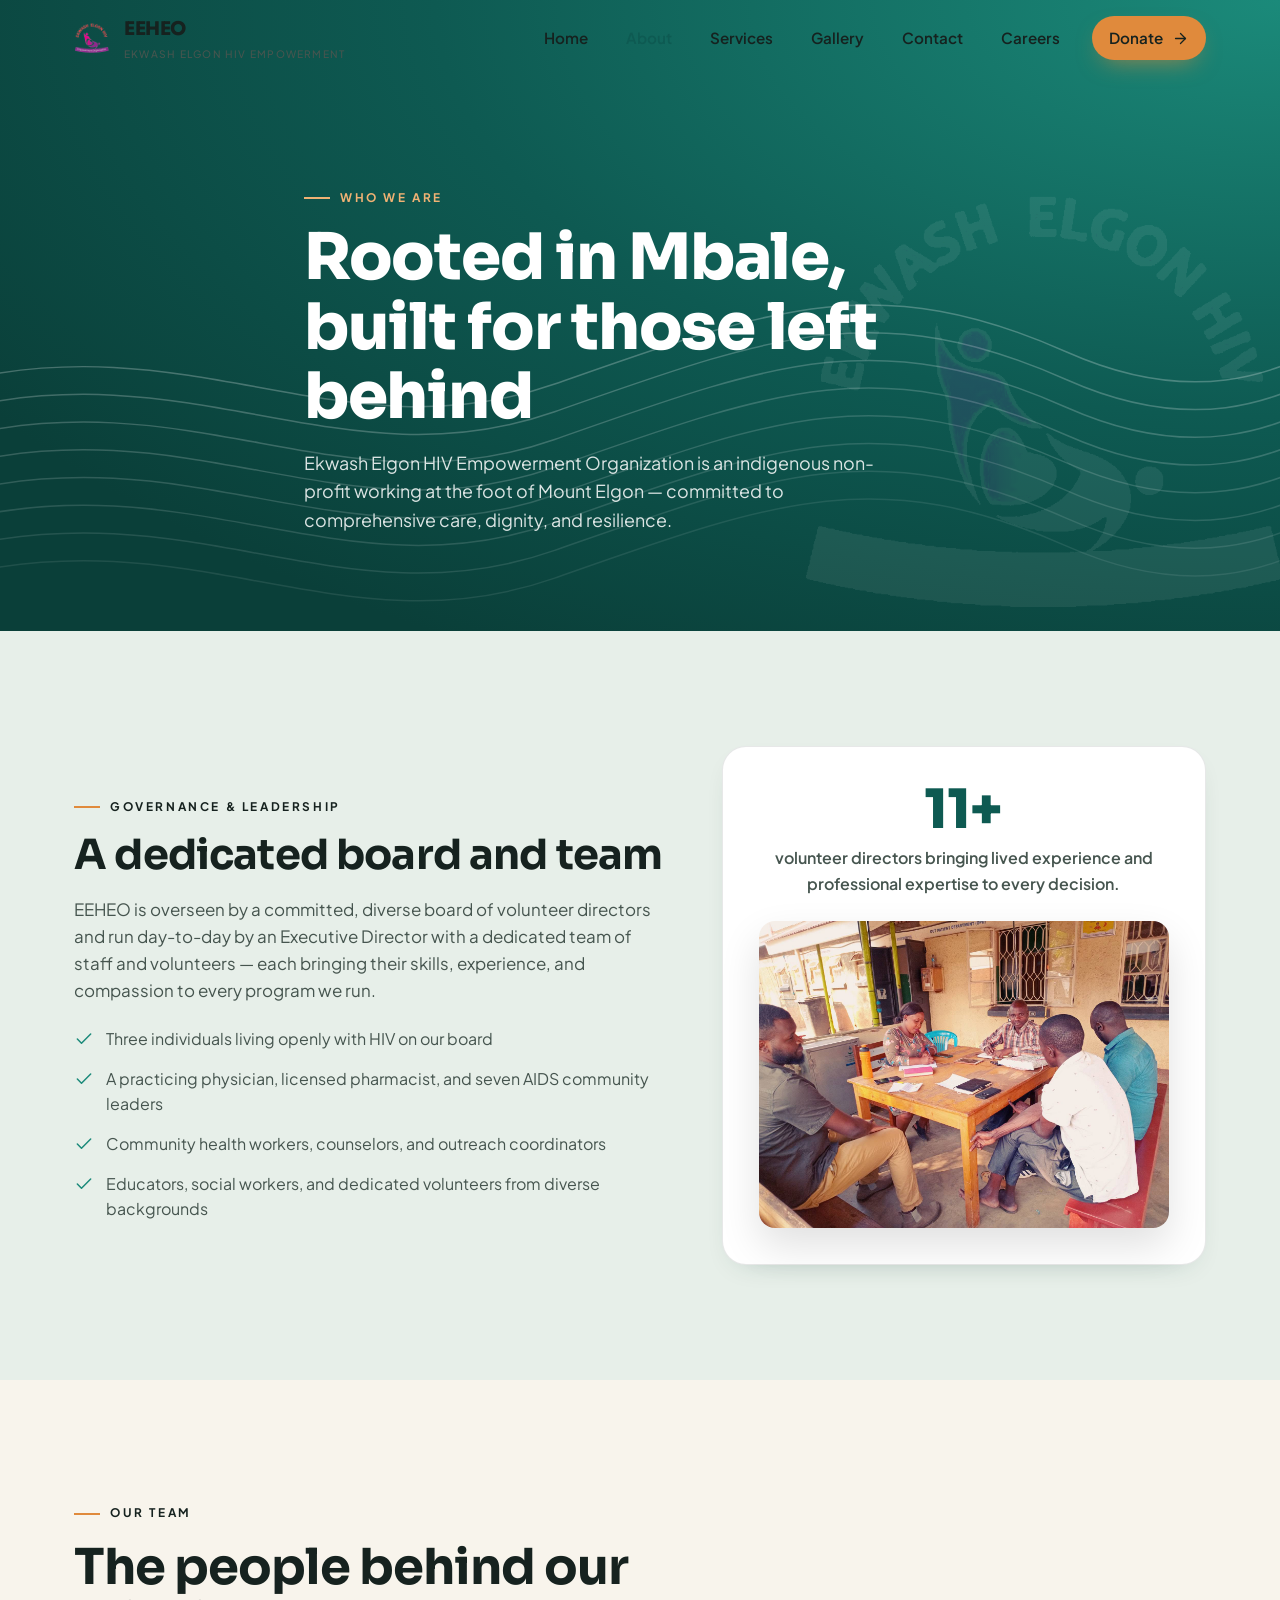
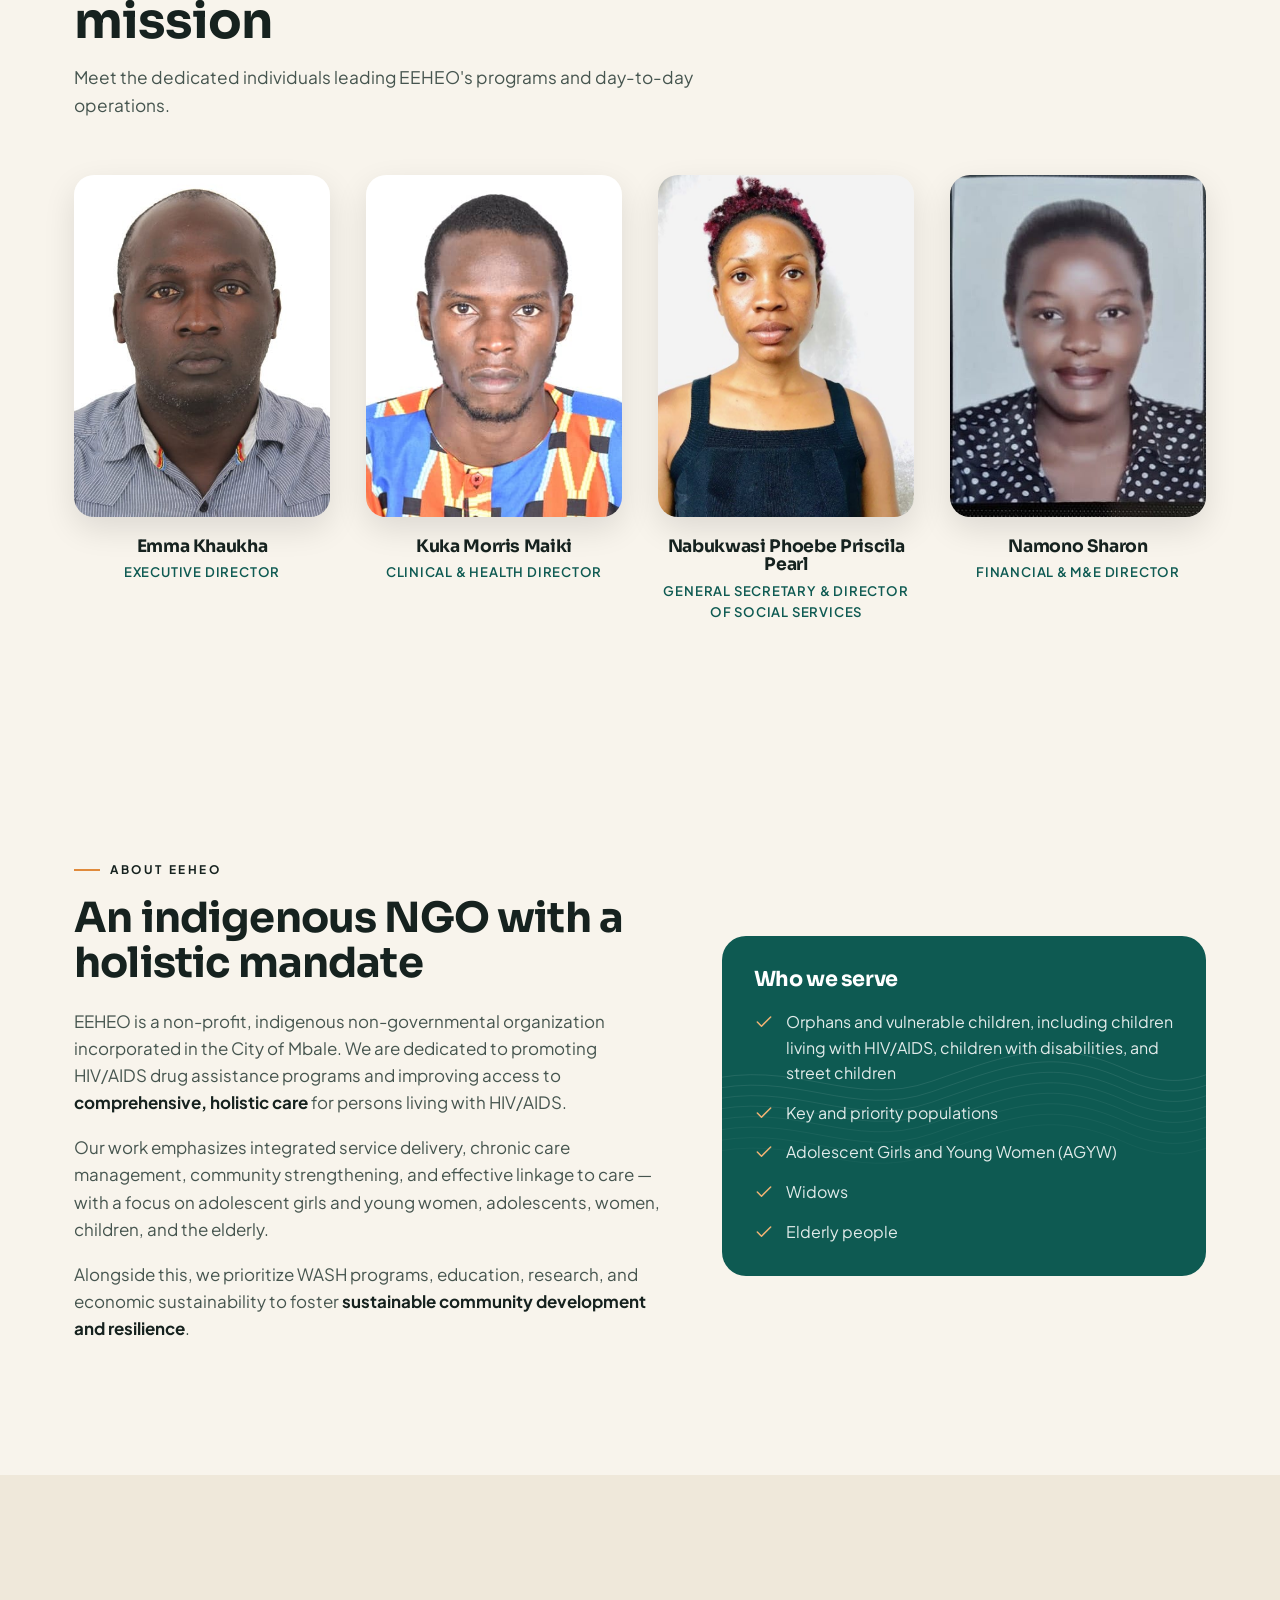
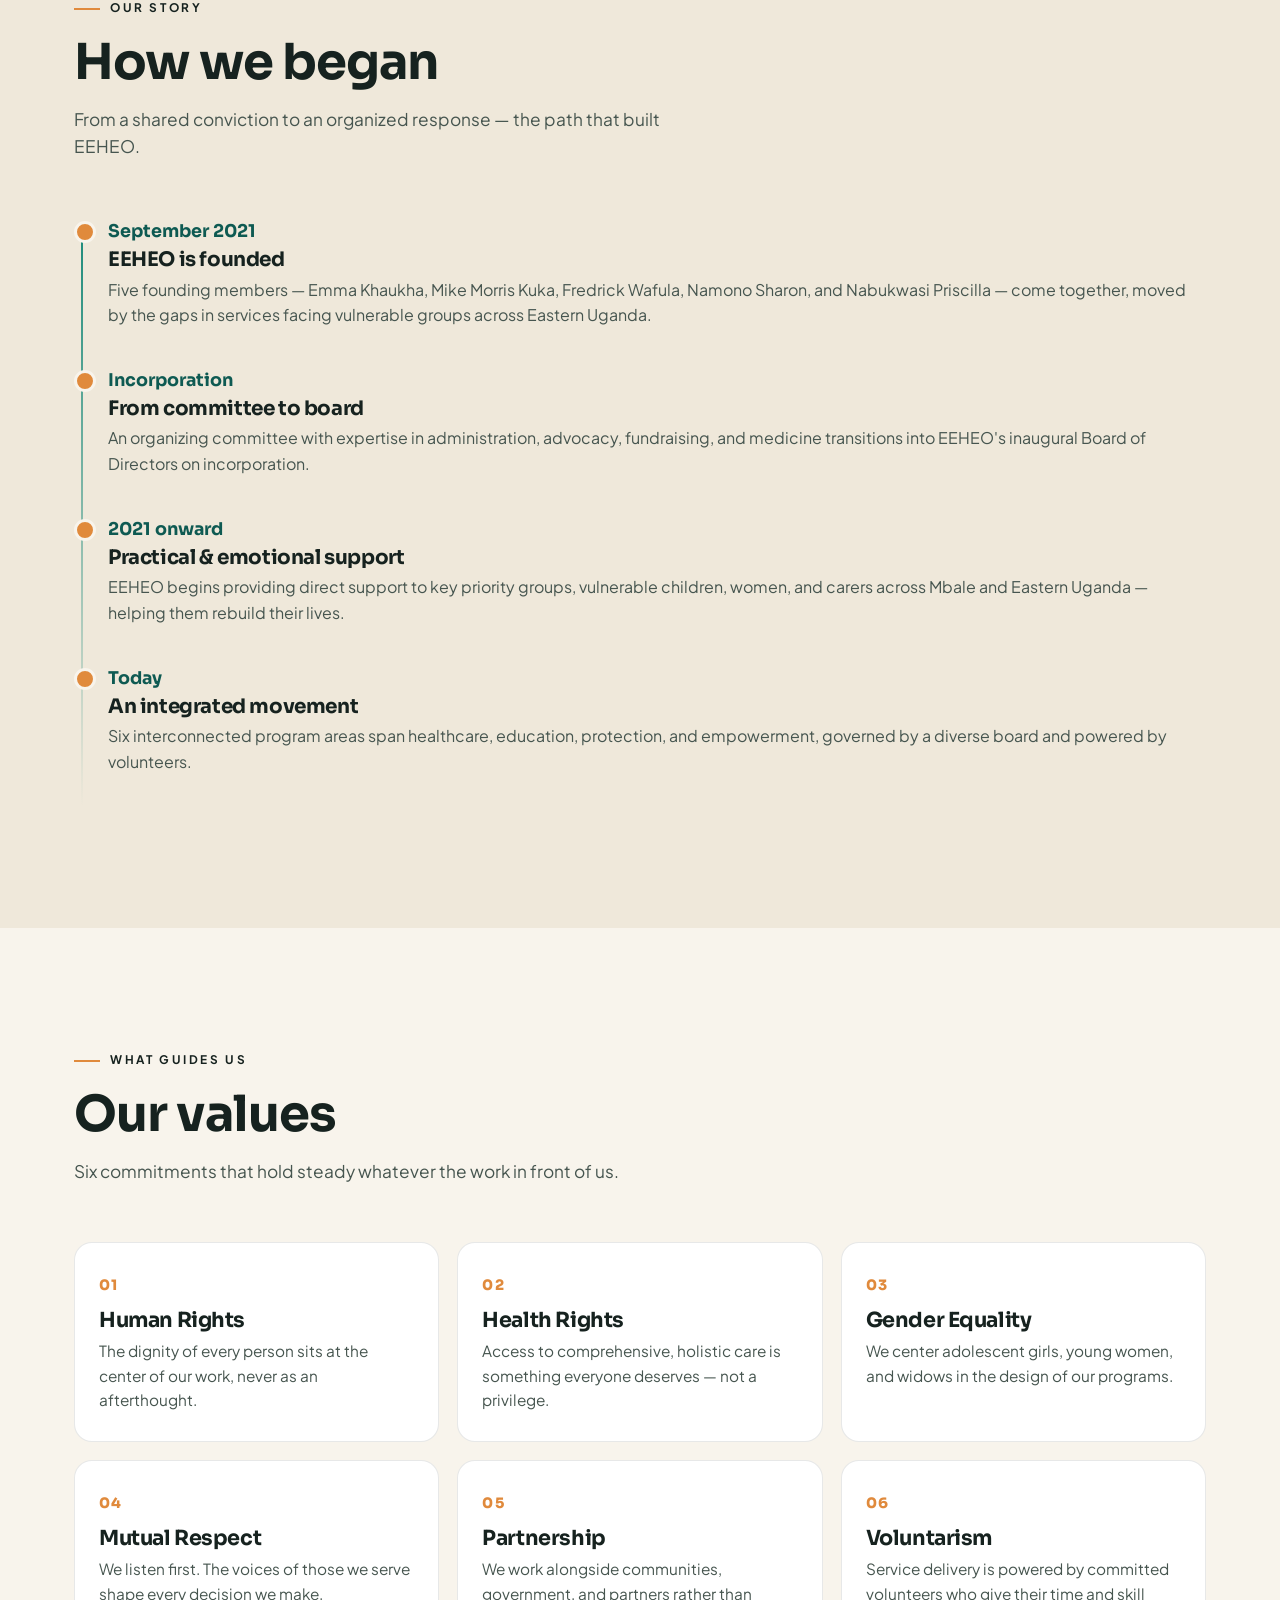
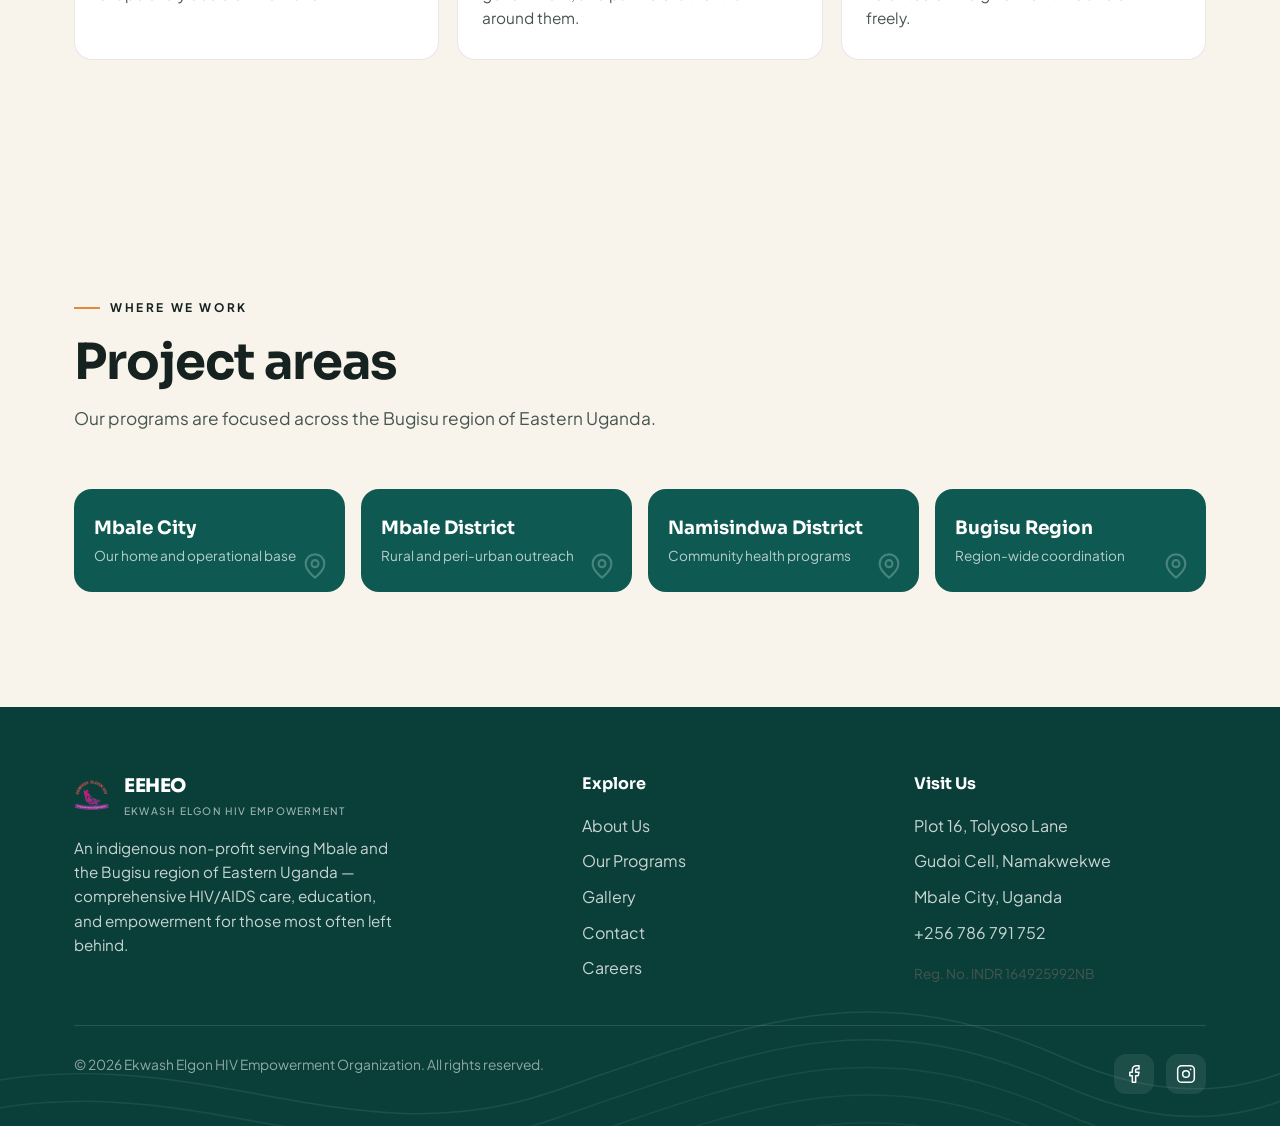
==== commit 3076fb1e: "Update 1" ====
--- a/about.html
+++ b/about.html
@@ -25,6 +25,7 @@
         <a href="services.html">Services</a>
         <a href="gallery.html">Gallery</a>
         <a href="contact.html">Contact</a>
+        <a href="careers.html">Careers</a>
         <a href="contact.html" class="btn btn-amber cta">Donate <svg width="17" height="17" viewBox="0 0 24 24" fill="none" stroke="currentColor" stroke-width="1.8" stroke-linecap="round" stroke-linejoin="round"><path d="M5 12h14"/><path d="m12 5 7 7-7 7"/></svg></a>
       </nav>
       <button class="menu-btn" aria-label="Toggle menu" aria-expanded="false">
@@ -37,6 +38,7 @@
       <a href="services.html">Services</a>
       <a href="gallery.html">Gallery</a>
       <a href="contact.html">Contact</a>
+      <a href="careers.html">Careers</a>
       <a href="contact.html" class="btn btn-amber">Donate</a>
     </div>
   </header>
@@ -50,17 +52,51 @@
         <p>Ekwash Elgon HIV Empowerment Organization is an indigenous non-profit working at the foot of Mount Elgon — committed to comprehensive care, dignity, and resilience.</p>
       </div>
     </section>
-  <section class="section">
+  <section class="section" style="background:var(--sage)">
         <div class="wrap split">
           <div class="reveal">
+            <span class="eyebrow">Governance &amp; leadership</span>
+            <h2 style="font-size:clamp(1.8rem,3.6vw,2.6rem);margin:16px 0 18px">A dedicated board and team</h2>
+            <p style="color:var(--ink-soft);font-size:1.06rem">EEHEO is overseen by a committed, diverse board of volunteer directors and run day-to-day by an Executive Director with a dedicated team of staff and volunteers — each bringing their skills, experience, and compassion to every program we run.</p>
+            <ul class="gov-list"><li><svg width="20" height="20" viewBox="0 0 24 24" fill="none" stroke="currentColor" stroke-width="1.8" stroke-linecap="round" stroke-linejoin="round"><path d="M20 6 9 17l-5-5"/></svg><span>Three individuals living openly with HIV on our board</span></li><li><svg width="20" height="20" viewBox="0 0 24 24" fill="none" stroke="currentColor" stroke-width="1.8" stroke-linecap="round" stroke-linejoin="round"><path d="M20 6 9 17l-5-5"/></svg><span>A practicing physician, licensed pharmacist, and seven AIDS community leaders</span></li><li><svg width="20" height="20" viewBox="0 0 24 24" fill="none" stroke="currentColor" stroke-width="1.8" stroke-linecap="round" stroke-linejoin="round"><path d="M20 6 9 17l-5-5"/></svg><span>Community health workers, counselors, and outreach coordinators</span></li><li><svg width="20" height="20" viewBox="0 0 24 24" fill="none" stroke="currentColor" stroke-width="1.8" stroke-linecap="round" stroke-linejoin="round"><path d="M20 6 9 17l-5-5"/></svg><span>Educators, social workers, and dedicated volunteers from diverse backgrounds</span></li></ul>
+          </div>
+          <div class="reveal">
+            <div class="card" style="padding:36px;border-radius:24px;text-align:center">
+              <div style="font-family:var(--font-display);font-weight:800;font-size:3.4rem;color:var(--teal-700);line-height:1">11+</div>
+              <p style="color:var(--ink-soft);margin-top:8px;font-weight:600">volunteer directors bringing lived experience and professional expertise to every decision.</p>
+              <img src="images/gallery4.jpg" alt="EEHEO board members" loading="lazy" style="width:100%;height:100%;aspect-ratio:4/3;object-fit:cover;margin-top:24px;border-radius:16px;box-shadow:0 18px 40px rgba(0,0,0,.12)" />
+            </div>
+          </div>
+        </div>
+      </section>
+
+      <section class="section">
+        <div class="wrap">
+          <div class="section-head reveal">
             <span class="eyebrow">Our team</span>
-            <h2 style="font-size:clamp(1.8rem,3.6vw,2.6rem);margin:16px 0 18px">Staff and volunteers</h2>
-            <p style="color:var(--ink-soft);font-size:1.06rem">EEHEO is powered by a small but dedicated team of staff and volunteers who bring their skills, experience, and compassion to every program we run.</p>
-            <ul class="gov-list"><li><svg width="20" height="20" viewBox="0 0 24 24" fill="none" stroke="currentColor" stroke-width="1.8" stroke-linecap="round" stroke-linejoin="round"><path d="M20 6 9 17l-5-5"/></svg><span>Medical professionals with expertise in HIV/AIDS care</span></li><li><svg width="20" height="20" viewBox="0 0 24 24" fill="none" stroke="currentColor" stroke-width="1.8" stroke-linecap="round" stroke-linejoin="round"><path d="M20 6 9 17l-5-5"/></svg><span>Community health workers and outreach coordinators</span></li><li><svg width="20" height="20" viewBox="0 0 24 24" fill="none" stroke="currentColor" stroke-width="1.8" stroke-linecap="round" stroke-linejoin="round"><path d="M20 6 9 17l-5-5"/></svg><span>Educators, counselors, and social workers</span></li><li><svg width="20" height="20" viewBox="0 0 24 24" fill="none" stroke="currentColor" stroke-width="1.8" stroke-linecap="round" stroke-linejoin="round"><path d="M20 6 9 17l-5-5"/></svg><span>Volunteers from diverse backgrounds contributing time and expertise</span></li></ul>
-          </div>
-          <div class="reveal">
-            <div class="gallery gallery-3">
-              <img src="images/gallery3.jpg" alt="EEHEO team member" loading="lazy" style="width:100%;height:100%;min-height:500px;aspect-ratio:4/3;object-fit:cover;border-radius:22px;box-shadow:0 18px 40px rgba(0,0,0,.12);" />
+            <h2>The people behind our mission</h2>
+            <p>Meet the dedicated individuals leading EEHEO's programs and day-to-day operations.</p>
+          </div>
+          <div style="display:grid;grid-template-columns:repeat(auto-fit,minmax(220px,1fr));gap:36px;margin-top:52px">
+            <div class="reveal" style="text-align:center">
+              <img src="images/team1.jpeg" alt="Emma Khaukha" loading="lazy" style="width:100%;aspect-ratio:3/4;object-fit:cover;border-radius:20px;box-shadow:0 12px 32px rgba(0,0,0,.11);margin-bottom:20px" />
+              <h4 style="font-size:1.08rem;margin-bottom:6px;font-weight:700">Emma Khaukha</h4>
+              <p style="font-size:.82rem;color:var(--teal-700);font-weight:600;text-transform:uppercase;letter-spacing:.06em;margin:0">Executive Director</p>
+            </div>
+            <div class="reveal" style="text-align:center">
+              <img src="images/team2.jpeg" alt="Kuka Morris Maiki" loading="lazy" style="width:100%;aspect-ratio:3/4;object-fit:cover;border-radius:20px;box-shadow:0 12px 32px rgba(0,0,0,.11);margin-bottom:20px" />
+              <h4 style="font-size:1.08rem;margin-bottom:6px;font-weight:700">Kuka Morris Maiki</h4>
+              <p style="font-size:.82rem;color:var(--teal-700);font-weight:600;text-transform:uppercase;letter-spacing:.06em;margin:0">Clinical &amp; Health Director</p>
+            </div>
+            <div class="reveal" style="text-align:center">
+              <img src="images/team3.jpeg" alt="Nabukwasi Phoebe Priscila Pearl" loading="lazy" style="width:100%;aspect-ratio:3/4;object-fit:cover;border-radius:20px;box-shadow:0 12px 32px rgba(0,0,0,.11);margin-bottom:20px" />
+              <h4 style="font-size:1.08rem;margin-bottom:6px;font-weight:700">Nabukwasi Phoebe Priscila Pearl</h4>
+              <p style="font-size:.82rem;color:var(--teal-700);font-weight:600;text-transform:uppercase;letter-spacing:.06em;margin:0">General Secretary &amp; Director of Social Services</p>
+            </div>
+            <div class="reveal" style="text-align:center">
+              <img src="images/team4.jpeg" alt="Namono Sharon" loading="lazy" style="width:100%;aspect-ratio:3/4;object-fit:cover;border-radius:20px;box-shadow:0 12px 32px rgba(0,0,0,.11);margin-bottom:20px" />
+              <h4 style="font-size:1.08rem;margin-bottom:6px;font-weight:700">Namono Sharon</h4>
+              <p style="font-size:.82rem;color:var(--teal-700);font-weight:600;text-transform:uppercase;letter-spacing:.06em;margin:0">Financial &amp; M&amp;E Director</p>
             </div>
           </div>
         </div>
@@ -108,25 +144,6 @@
       </div>
     </section>
 
-    <section class="section" style="background:var(--sage)">
-      <div class="wrap split">
-        <div class="reveal">
-          <span class="eyebrow">Governance &amp; leadership</span>
-          <h2 style="font-size:clamp(1.8rem,3.6vw,2.6rem);margin:16px 0 18px">A diverse board, an informed approach</h2>
-          <p style="color:var(--ink-soft);font-size:1.06rem">EEHEO is overseen by a committed, diverse board of volunteer directors and run day-to-day by an Executive Director with a team of staff and volunteers. Their combined expertise ensures a holistic, informed approach to community health and empowerment.</p>
-          <ul class="gov-list"><li><svg width="20" height="20" viewBox="0 0 24 24" fill="none" stroke="currentColor" stroke-width="1.8" stroke-linecap="round" stroke-linejoin="round"><path d="M20 6 9 17l-5-5"/></svg><span>Three individuals living openly with HIV</span></li><li><svg width="20" height="20" viewBox="0 0 24 24" fill="none" stroke="currentColor" stroke-width="1.8" stroke-linecap="round" stroke-linejoin="round"><path d="M20 6 9 17l-5-5"/></svg><span>A practicing physician and a licensed pharmacist</span></li><li><svg width="20" height="20" viewBox="0 0 24 24" fill="none" stroke="currentColor" stroke-width="1.8" stroke-linecap="round" stroke-linejoin="round"><path d="M20 6 9 17l-5-5"/></svg><span>Seven influential AIDS community activists and leaders</span></li><li><svg width="20" height="20" viewBox="0 0 24 24" fill="none" stroke="currentColor" stroke-width="1.8" stroke-linecap="round" stroke-linejoin="round"><path d="M20 6 9 17l-5-5"/></svg><span>A lifelong advocate for disability rights</span></li></ul>
-        </div>
-        <div class="reveal">
-          <div class="card" style="padding:36px;border-radius:24px;text-align:center">
-            <div style="font-family:var(--font-display);font-weight:800;font-size:3.4rem;color:var(--teal-700);line-height:1">11+</div>
-            <p style="color:var(--ink-soft);margin-top:8px;font-weight:600">volunteer directors bringing lived experience and professional expertise to every decision.</p>
-            <img src="images/gallery4.jpg" alt="EEHEO board members" loading="lazy" style="width:100%;height:100%;aspect-ratio:4/3;object-fit:cover;margin-top:24px;border-radius:16px;box-shadow:0 18px 40px rgba(0,0,0,.12)" />
-          </div>
-        </div>
-      </div>
-    </section>
-
-    
     <section class="section">
       <div class="wrap">
         <div class="section-head reveal">
@@ -156,6 +173,7 @@
             <li><a href="services.html">Our Programs</a></li>
             <li><a href="gallery.html">Gallery</a></li>
             <li><a href="contact.html">Contact</a></li>
+            <li><a href="careers.html">Careers</a></li>
           </ul>
         </div>
         <div>
@@ -165,6 +183,7 @@
             <li>Gudoi Cell, Namakwekwe</li>
             <li>Mbale City, Uganda</li>
             <li><a href="tel:+256786791752">+256 786 791 752</a></li>
+            <li style="margin-top:8px;font-size:.85rem;color:var(--ink-soft)">Reg. No. INDR 164925992NB</li>
           </ul>
         </div>
       </div>
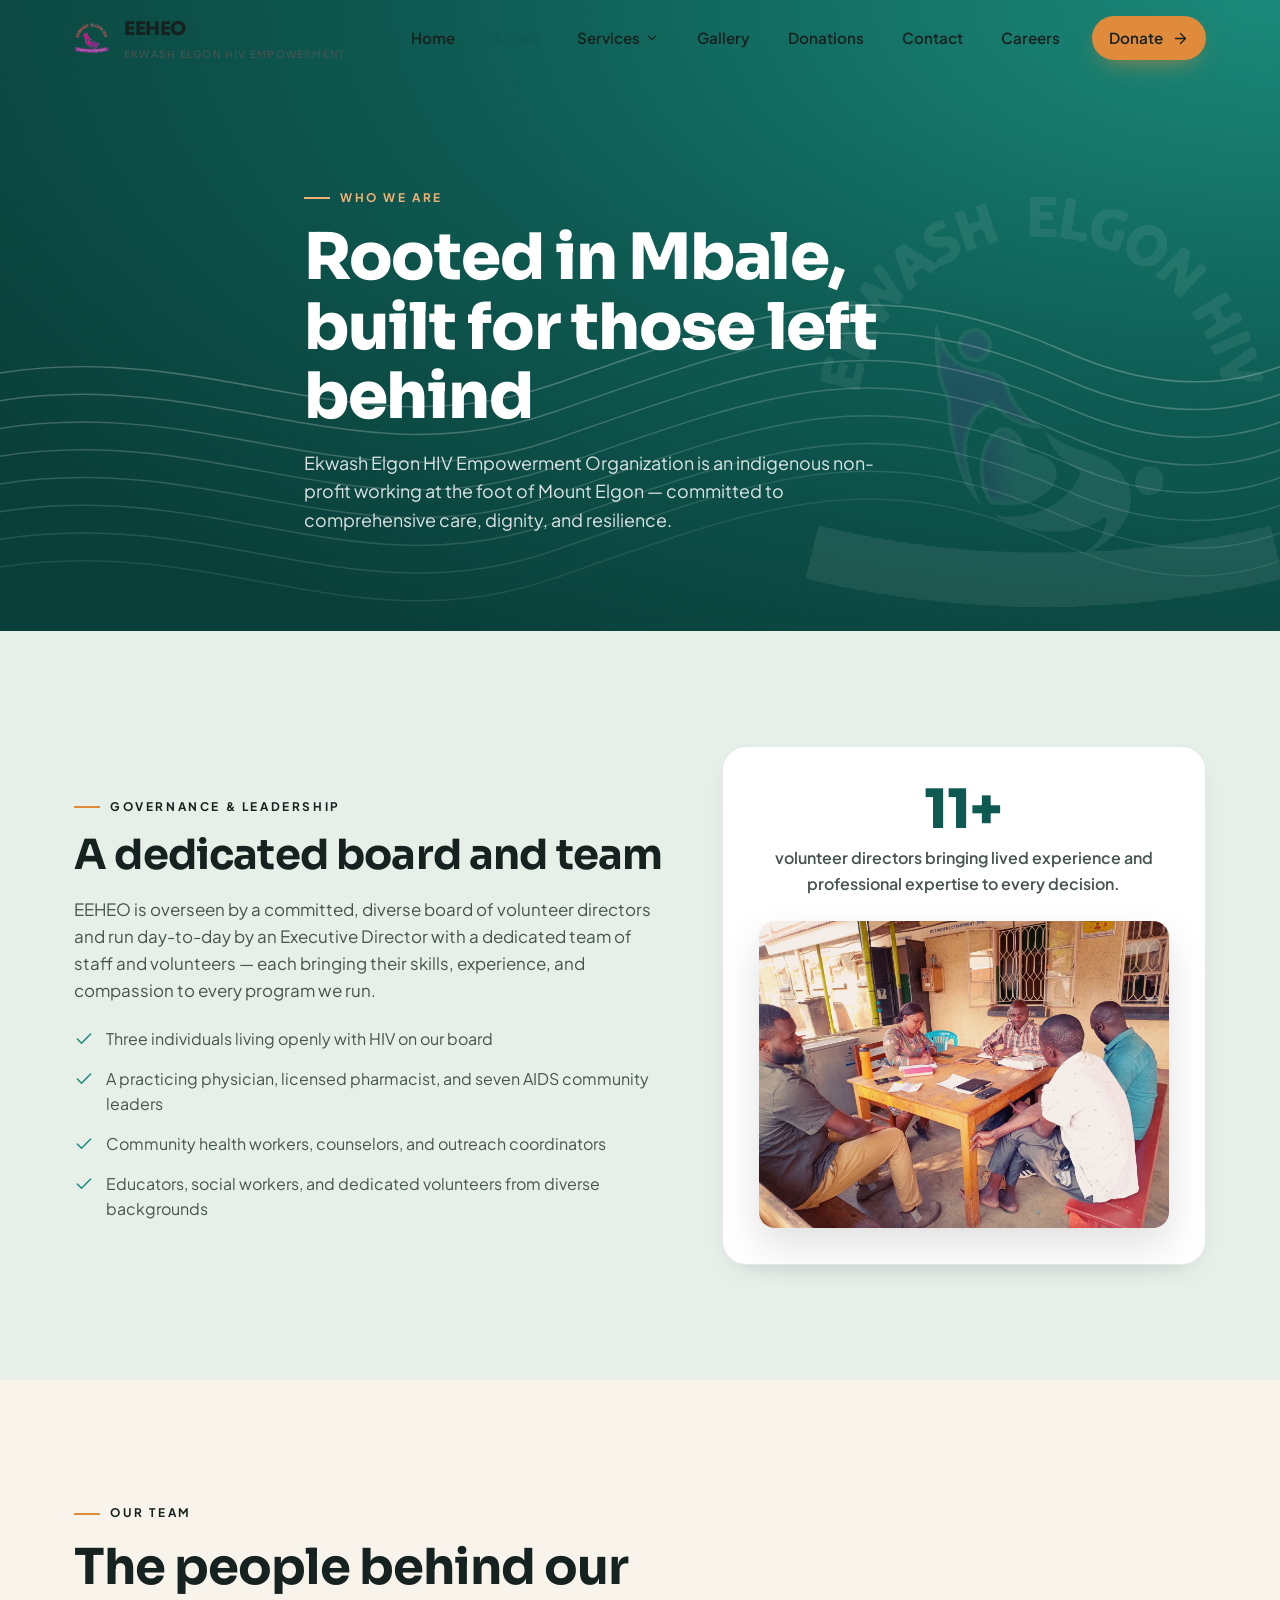
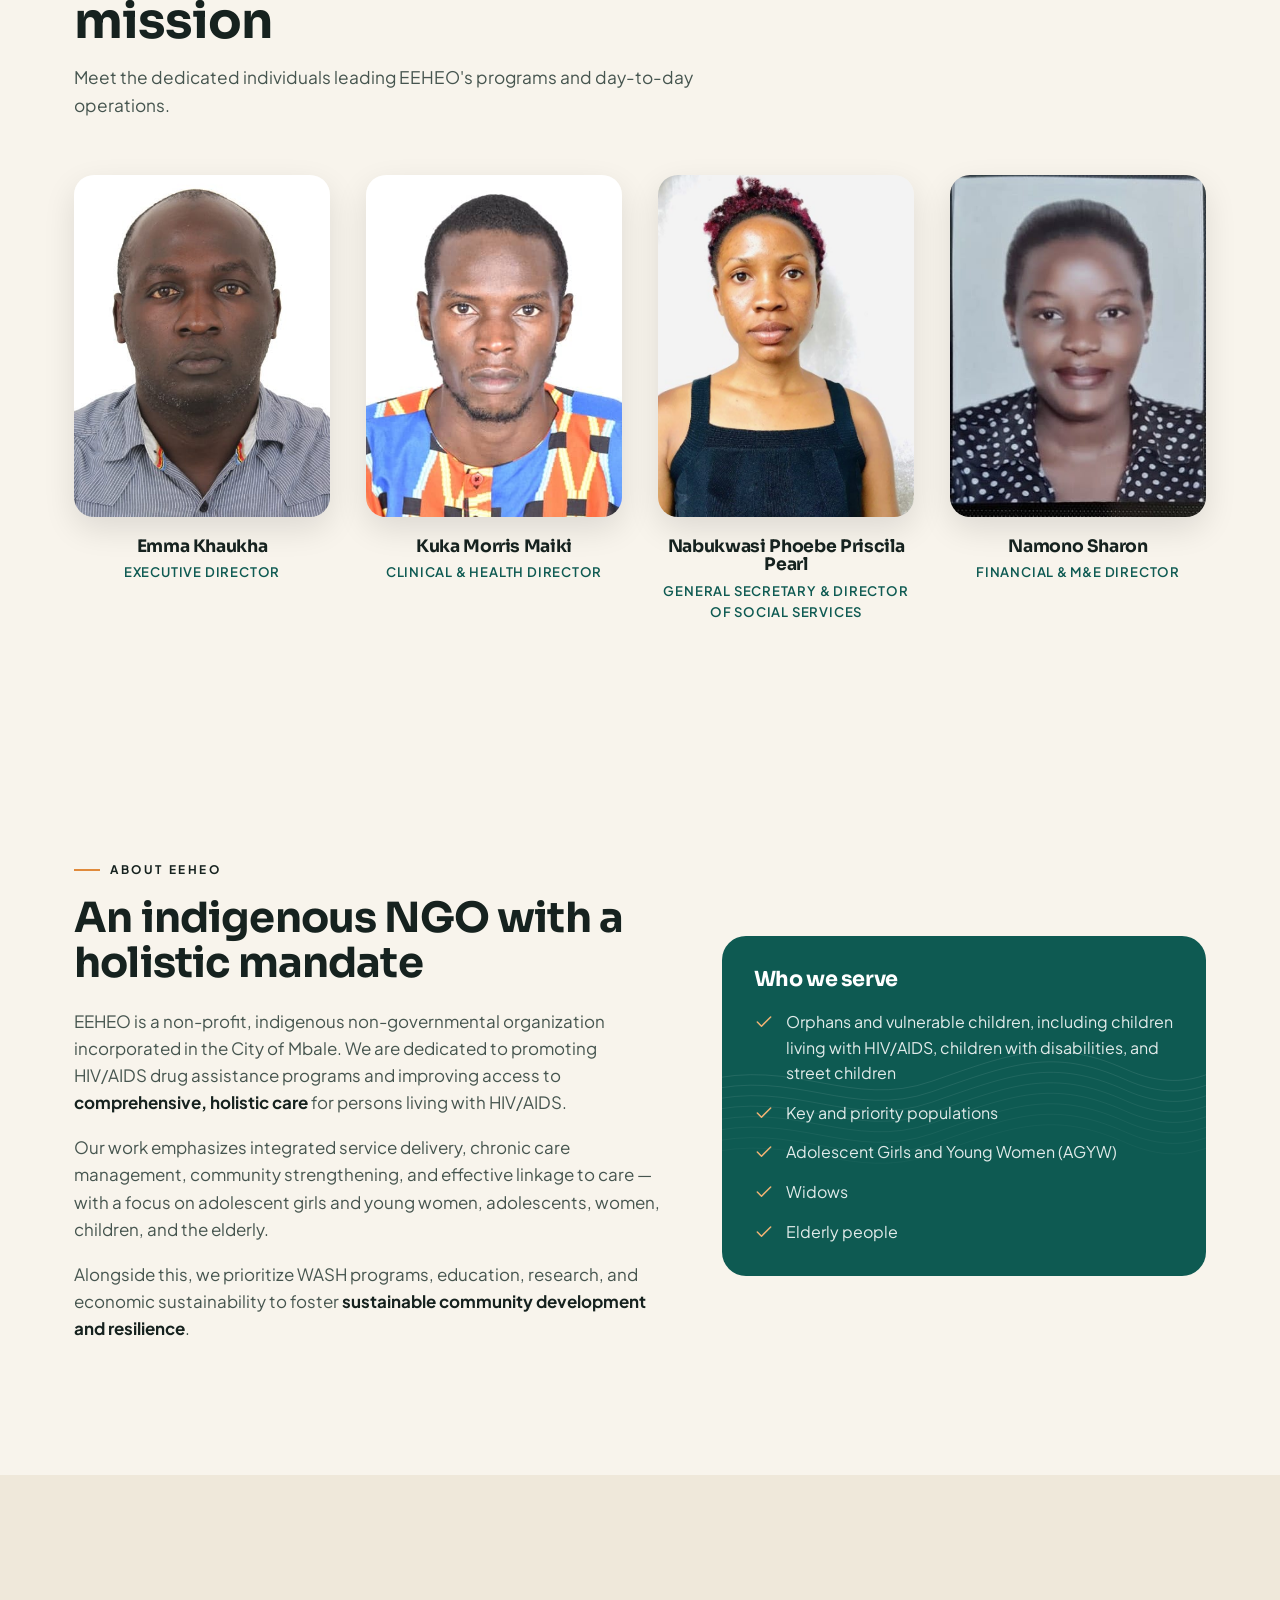
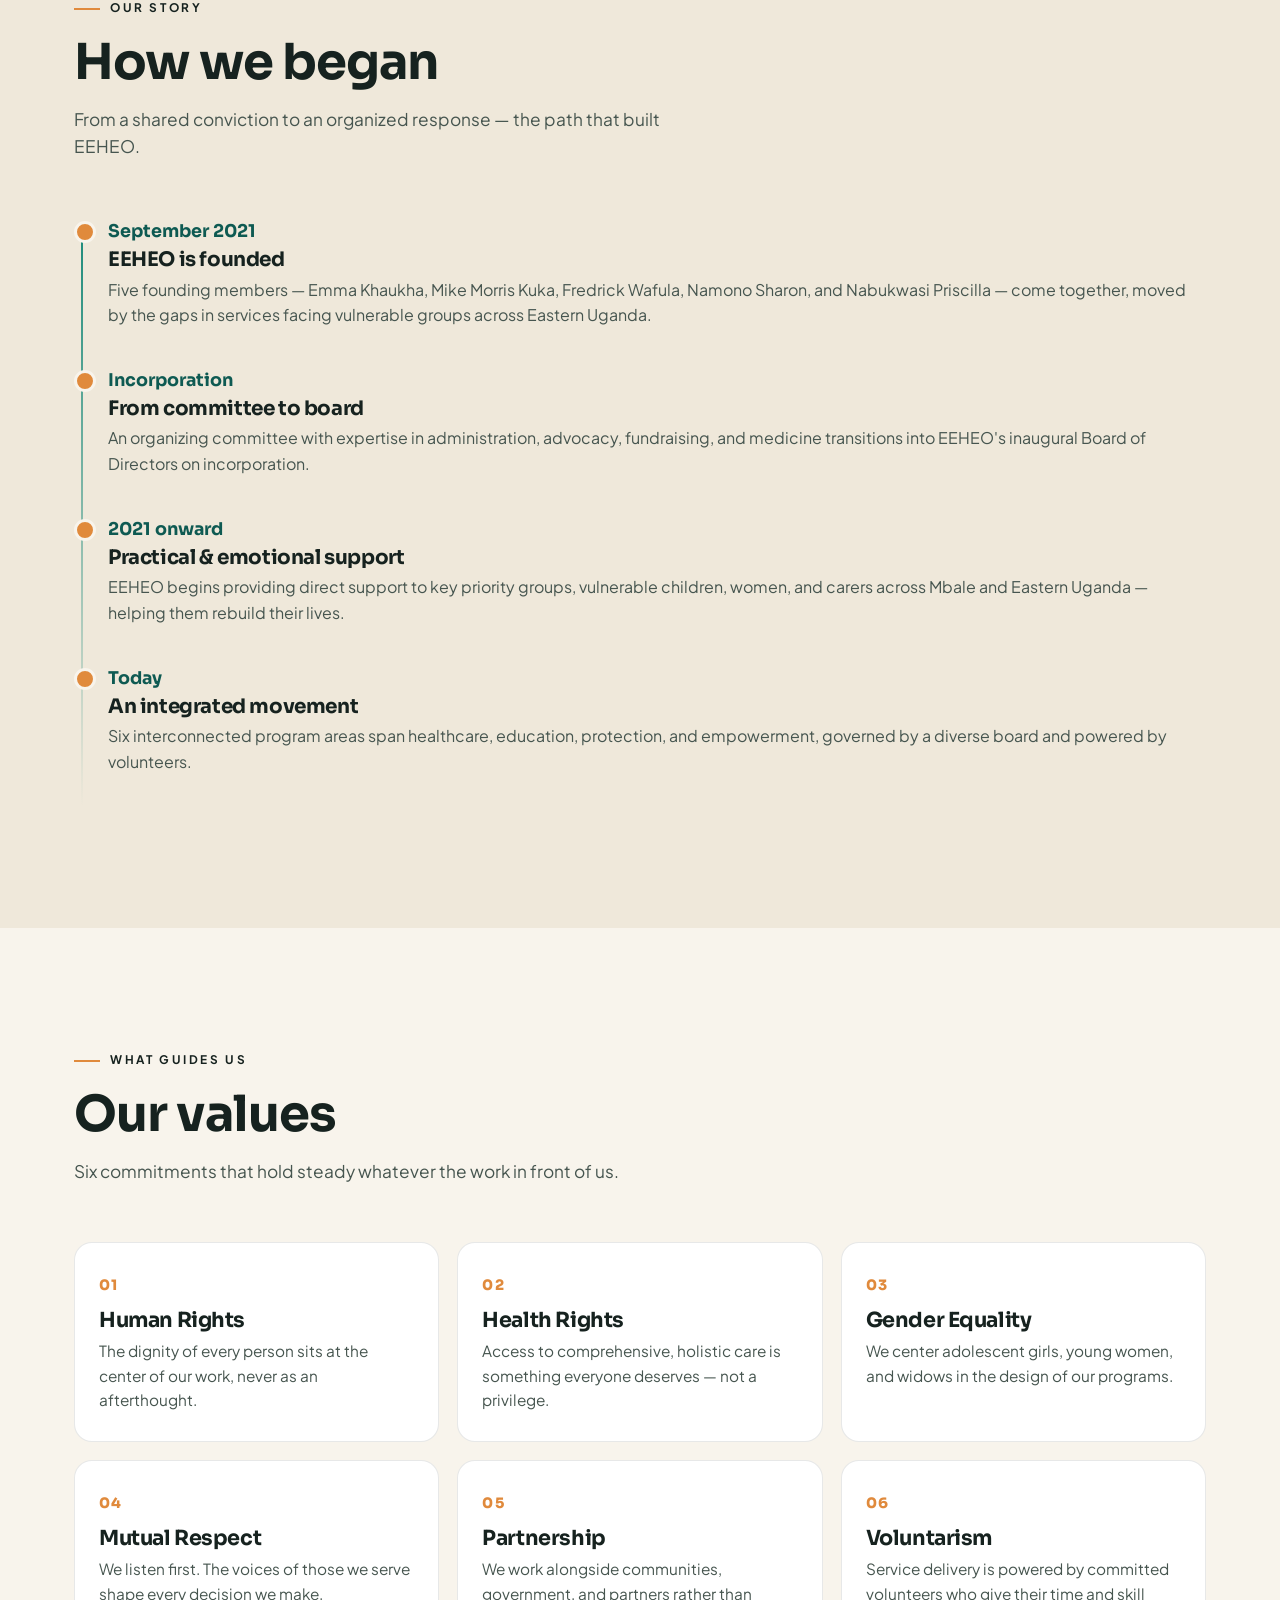
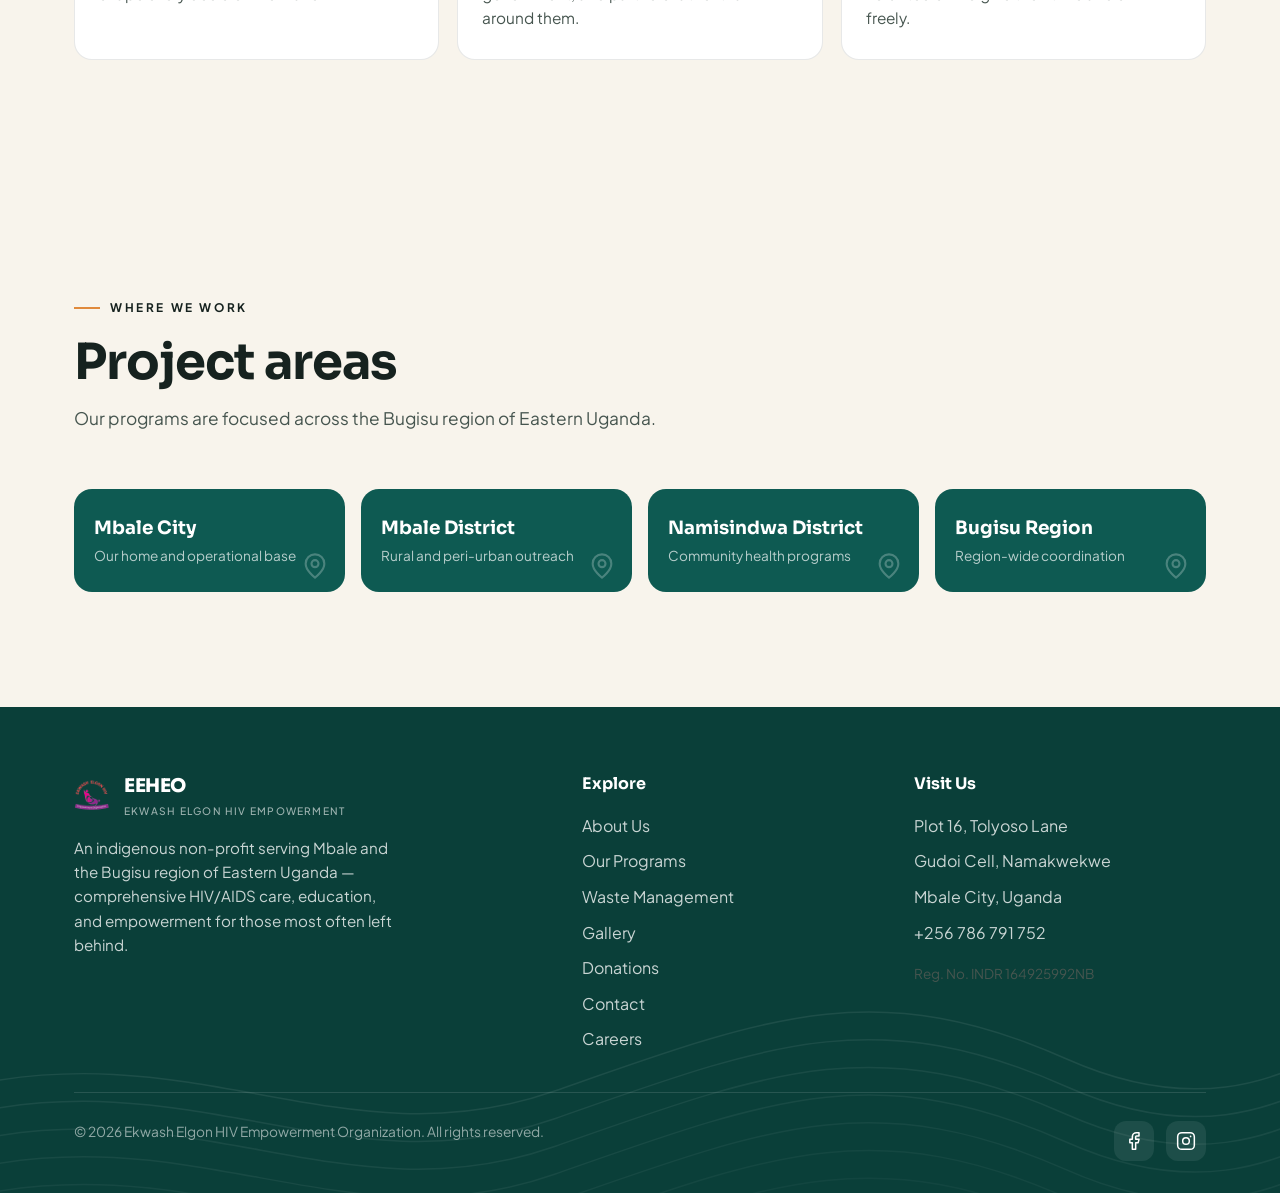
==== commit 1836dbab: "wastewater + gofundme" ====
--- a/about.html
+++ b/about.html
@@ -2,6 +2,14 @@
 <html lang="en">
 <head>
   <meta charset="UTF-8" />
+  <!-- Google tag (gtag.js) -->
+  <script async src="https://www.googletagmanager.com/gtag/js?id=G-YBEP07VNQY"></script>
+  <script>
+    window.dataLayer = window.dataLayer || [];
+    function gtag(){dataLayer.push(arguments);}
+    gtag('js', new Date());
+    gtag('config', 'G-YBEP07VNQY');
+  </script>
   <link rel="icon" type="image/svg+xml" href="favicon.svg" />
   <meta name="viewport" content="width=device-width, initial-scale=1.0" />
   <meta name="description" content="Learn about Ekwash Elgon HIV Empowerment Organization — our story, values, governance, and the communities we serve in Mbale, Uganda." />
@@ -22,11 +30,18 @@
       <nav class="nav-links" aria-label="Primary">
         <a href="index.html">Home</a>
         <a href="about.html" class="active">About</a>
-        <a href="services.html">Services</a>
+        <div class="nav-item has-dropdown">
+          <a href="services.html" class="dropdown-toggle">Services <svg class="chev" width="14" height="14" viewBox="0 0 24 24" fill="none" stroke="currentColor" stroke-width="2" stroke-linecap="round" stroke-linejoin="round"><path d="m6 9 6 6 6-6"/></svg></a>
+          <div class="dropdown">
+            <a href="services.html">All Programs</a>
+            <a href="waste-management.html">Waste Management</a>
+          </div>
+        </div>
         <a href="gallery.html">Gallery</a>
+        <a href="donations.html">Donations</a>
         <a href="contact.html">Contact</a>
         <a href="careers.html">Careers</a>
-        <a href="contact.html" class="btn btn-amber cta">Donate <svg width="17" height="17" viewBox="0 0 24 24" fill="none" stroke="currentColor" stroke-width="1.8" stroke-linecap="round" stroke-linejoin="round"><path d="M5 12h14"/><path d="m12 5 7 7-7 7"/></svg></a>
+        <a href="donations.html" class="btn btn-amber cta">Donate <svg width="17" height="17" viewBox="0 0 24 24" fill="none" stroke="currentColor" stroke-width="1.8" stroke-linecap="round" stroke-linejoin="round"><path d="M5 12h14"/><path d="m12 5 7 7-7 7"/></svg></a>
       </nav>
       <button class="menu-btn" aria-label="Toggle menu" aria-expanded="false">
         <svg width="26" height="26" viewBox="0 0 24 24" fill="none" stroke="currentColor" stroke-width="2" stroke-linecap="round"><path d="M3 6h18"/><path d="M3 12h18"/><path d="M3 18h18"/></svg>
@@ -36,10 +51,12 @@
       <a href="index.html">Home</a>
       <a href="about.html" class="active">About</a>
       <a href="services.html">Services</a>
+      <a href="waste-management.html" class="submenu">Waste Management</a>
       <a href="gallery.html">Gallery</a>
+      <a href="donations.html">Donations</a>
       <a href="contact.html">Contact</a>
       <a href="careers.html">Careers</a>
-      <a href="contact.html" class="btn btn-amber">Donate</a>
+      <a href="donations.html" class="btn btn-amber">Donate</a>
     </div>
   </header>
   <section>
@@ -171,7 +188,9 @@
           <ul>
             <li><a href="about.html">About Us</a></li>
             <li><a href="services.html">Our Programs</a></li>
+            <li><a href="waste-management.html">Waste Management</a></li>
             <li><a href="gallery.html">Gallery</a></li>
+            <li><a href="donations.html">Donations</a></li>
             <li><a href="contact.html">Contact</a></li>
             <li><a href="careers.html">Careers</a></li>
           </ul>
--- a/css/styles.css
+++ b/css/styles.css
@@ -69,6 +69,15 @@
 .nav-links a:hover { background: var(--sage); }
 .nav-links a.active { color: var(--teal-700); }
 .nav .cta { margin-left: 10px; }
+.nav-item { position: relative; display: flex; align-items: center; }
+.nav-item .dropdown-toggle { display: inline-flex; align-items: center; gap: 5px; }
+.nav-item .dropdown-toggle .chev { transition: transform .25s; }
+.nav-item:hover .dropdown-toggle .chev { transform: rotate(180deg); }
+.nav-item .dropdown { position: absolute; top: calc(100% + 8px); left: 0; min-width: 210px; background: #fff; border: 1px solid var(--line); border-radius: 14px; box-shadow: var(--shadow); padding: 8px; display: grid; gap: 2px; opacity: 0; visibility: hidden; transform: translateY(6px); transition: opacity .2s, transform .2s, visibility .2s; z-index: 60; }
+.nav-item:hover .dropdown, .nav-item:focus-within .dropdown { opacity: 1; visibility: visible; transform: none; }
+.nav-item .dropdown a { display: block; padding: 10px 14px; border-radius: 10px; color: var(--ink); font-weight: 600; font-size: .92rem; }
+.nav-item .dropdown a:hover { background: var(--sage); color: var(--teal-700); }
+.nav.onhero:not(.solid) .nav-item .dropdown a { color: var(--ink); }
 .nav.onhero:not(.solid) .brand, .nav.onhero:not(.solid) .nav-links a { color: #fff; }
 .nav.onhero:not(.solid) .brand small { color: rgba(255,255,255,.7); }
 .nav.onhero:not(.solid) .nav-links a:hover { background: rgba(255,255,255,.12); }
@@ -84,6 +93,10 @@
   .mobile-menu a { padding: 14px 12px; border-radius: 12px; font-weight: 600; }
   .mobile-menu a:hover, .mobile-menu a.active { background: var(--sage); color: var(--teal-700); }
   .mobile-menu .btn { justify-content: center; margin-top: 8px; }
+  .mobile-menu a.submenu { padding-left: 30px; font-size: .92rem; color: var(--ink-soft); }
+}
+@media (min-width: 881px) {
+  .nav-item .dropdown-toggle .chev { display: inline-flex; }
 }
 
 /* ---------- HERO ---------- */
@@ -245,6 +258,18 @@
 .map-embed { border-radius: var(--radius); overflow: hidden; border: 1px solid var(--line); box-shadow: var(--shadow-soft); }
 .map-embed iframe { width: 100%; height: 420px; border: 0; display: block; }
 
+/* donations */
+.donate-hero { text-align: center; }
+.donate-panel { max-width: 640px; margin: -60px auto 0; position: relative; z-index: 3; background: #fff; border-radius: var(--radius-lg); border: 1px solid var(--line); box-shadow: var(--shadow); padding: clamp(28px,5vw,44px); text-align: center; }
+.donate-panel .goal { color: var(--ink-soft); margin: 10px 0 26px; font-size: 1.02rem; }
+.donate-panel .btn-amber { font-size: 1.1rem; padding: 18px 38px; }
+.gfm-embed-wrap { margin-top: 28px; border-radius: var(--radius); overflow: hidden; }
+.donate-why { display: grid; grid-template-columns: repeat(3,1fr); gap: 18px; }
+.donate-why .why-card { text-align: left; }
+.donate-methods { display: grid; gap: 14px; max-width: 560px; }
+.donate-methods li { display: flex; gap: 12px; align-items: flex-start; color: var(--ink-soft); background: #fff; border: 1px solid var(--line); border-radius: var(--radius); padding: 18px 20px; }
+.donate-methods li svg { color: var(--teal-500); flex: none; margin-top: 2px; }
+
 /* footer */
 .footer { background: var(--teal-900); color: rgba(255,255,255,.78); padding: 64px 0 32px; position: relative; overflow: hidden; }
 .footer .contours { opacity: .18; }
@@ -262,7 +287,7 @@
 .footer-bot .socials a:hover { background: var(--amber); color: #2a1602; }
 
 @media (max-width: 980px) {
-  .focus-grid, .values-grid, .why { grid-template-columns: repeat(2,1fr); }
+  .focus-grid, .values-grid, .why, .donate-why { grid-template-columns: repeat(2,1fr); }
   .stats { grid-template-columns: repeat(2,1fr); }
   .regions { grid-template-columns: repeat(2,1fr); }
   .split { grid-template-columns: 1fr; gap: 36px; }
@@ -271,7 +296,7 @@
   .footer-top { grid-template-columns: 1fr 1fr; }
 }
 @media (max-width: 640px) {
-  .focus-grid, .values-grid, .why, .stats, .regions { grid-template-columns: 1fr; }
+  .focus-grid, .values-grid, .why, .stats, .regions, .donate-why { grid-template-columns: 1fr; }
   .masonry { columns: 2; }
   .acc-body-inner { padding-left: 26px; }
   .footer-top { grid-template-columns: 1fr; }
